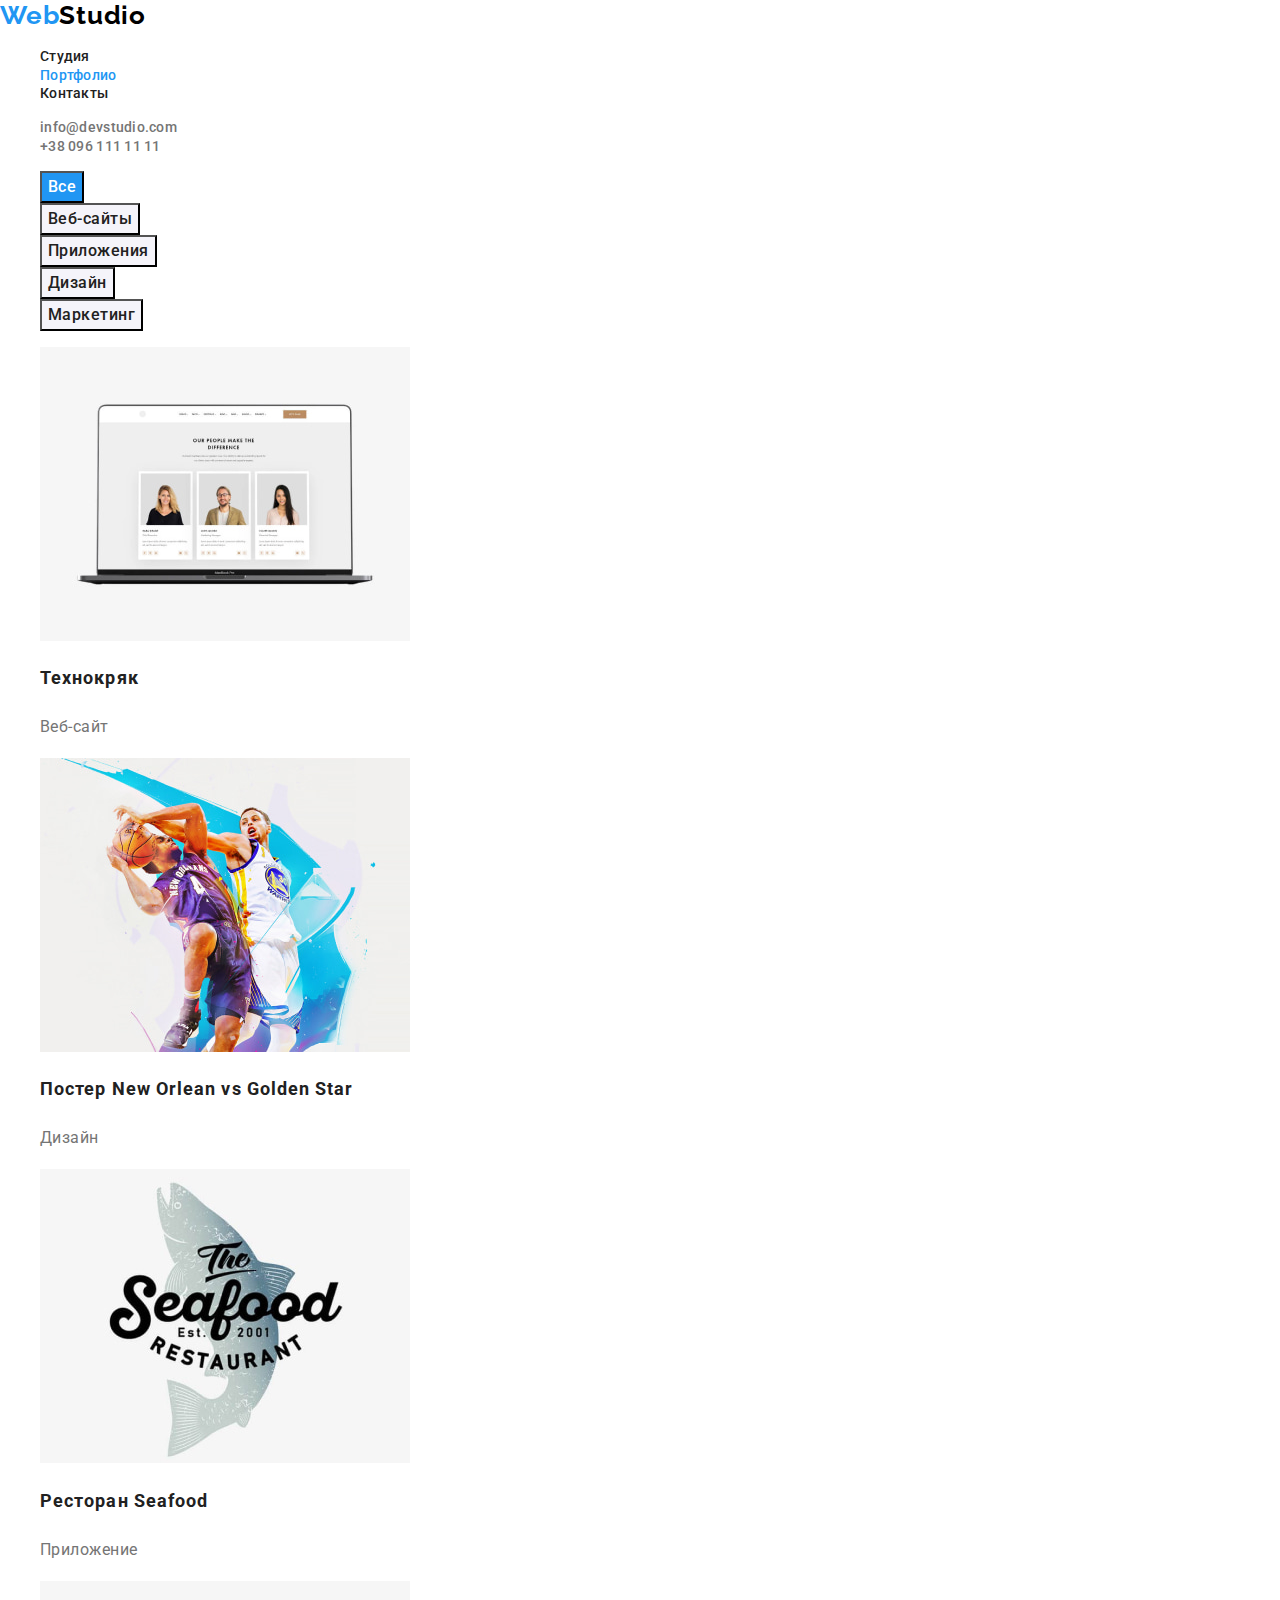
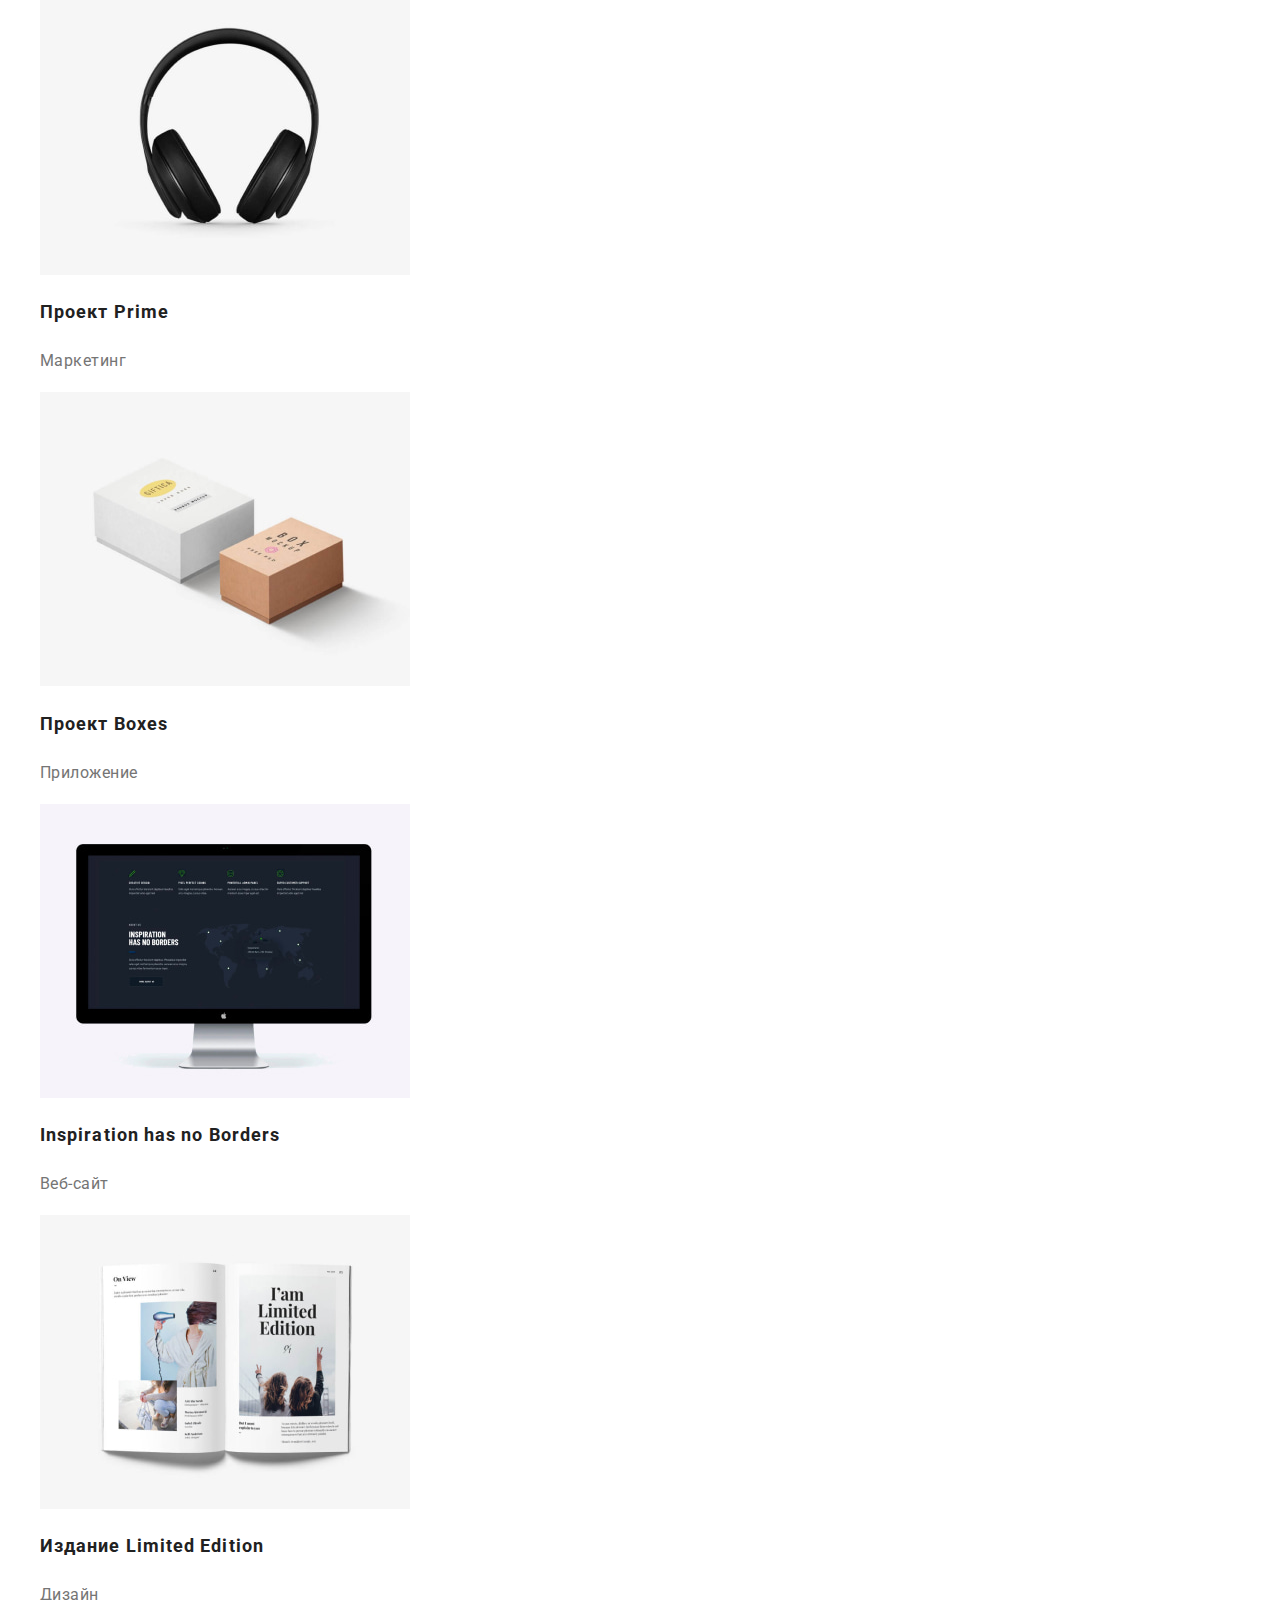
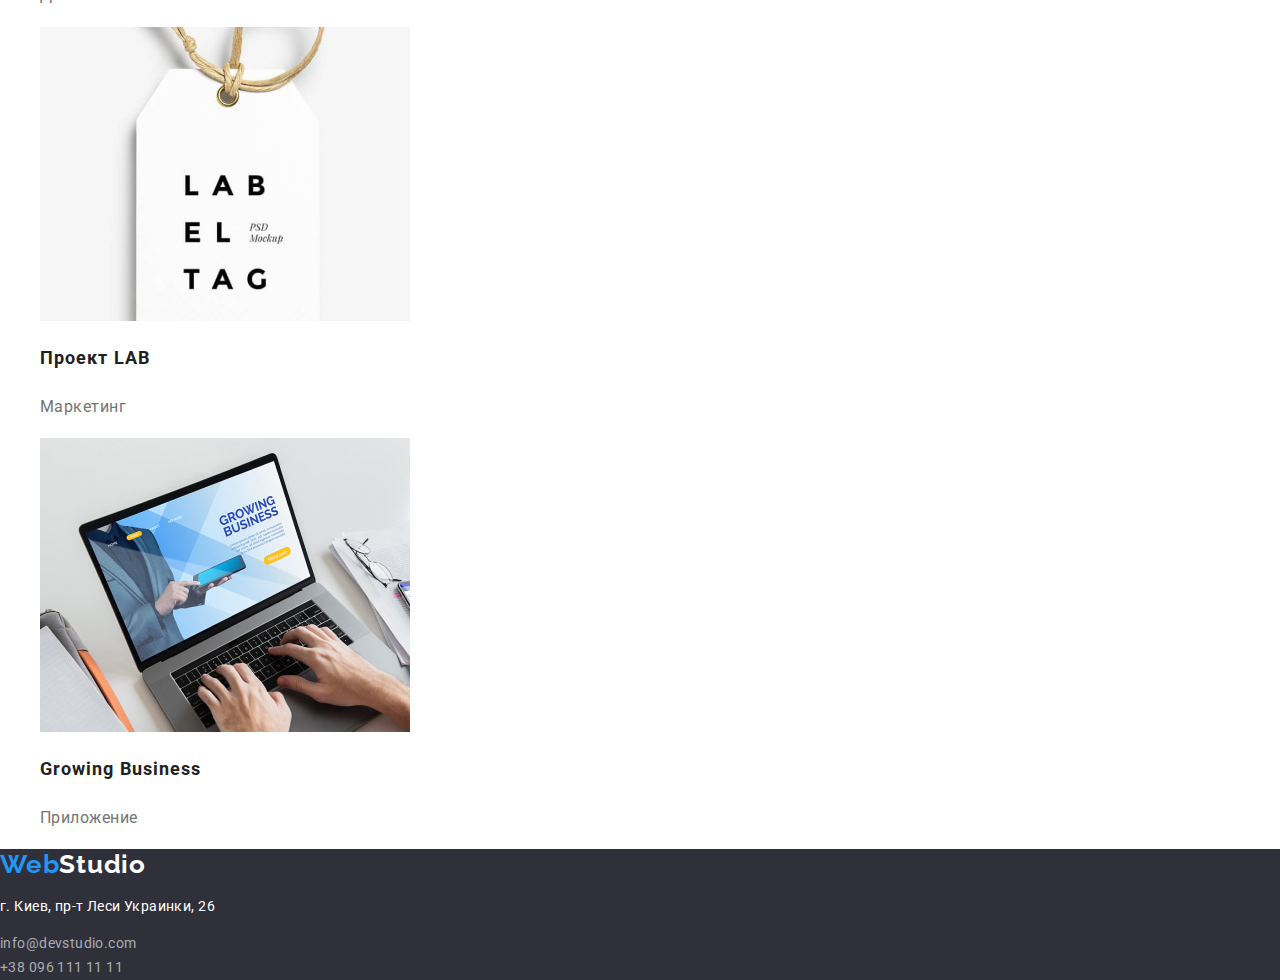
==== portfolio.html @ 3348b138 "cделал нормализацию" ====
<!DOCTYPE html>
<html lang="ru">
<head>
  <meta charset="UTF-8">
  <meta http-equiv="X-UA-Compatible" content="IE=edge">
  <meta name="viewport" content="width=device-width, initial-scale=1.0">
  <title>Портфолио</title>
  <link rel="preconnect" href="https://fonts.googleapis.com">
  <link rel="preconnect" href="https://fonts.gstatic.com" crossorigin>
  <link href="https://fonts.googleapis.com/css2?family=Raleway:wght@700&family=Roboto:wght@400;500;700;900&display=swap" rel="stylesheet">
  <link rel="stylesheet" href="https://cdnjs.cloudflare.com/ajax/libs/modern-normalize/1.1.0/modern-normalize.min.css">
  <link rel="stylesheet" href="./css/styles.css" />
</head>
  <body>
    <!--Хедер-->
    <header >
      <nav class="navigation">
       <a class="logo-link" href="./index.html">
        Web<span class="header-logo">Studio</span></a
        >
        <ul class="list">
          <li><a class="nav-links" href="./index.html">Студия</a></li>
          <li><a class="nav-links current " href="./portfolio.html">Портфолио</a></li>
          <li><a class="nav-links" href="Контакты">Контакты</a></li>
        </ul>
      </nav>
        <ul class="list">
          <li class="item">
            <a class="active-links" href="mailto:info@devstudio.com">info@devstudio.com</a>
          </li>
          <li class="item"><a class="active-links" href="tel:380961111111">+38 096 111 11 11</a></li>
        </ul>
    </header>
    <main>
      <section class="works">
        <h1 class="section-title" hidden>Портфолио</h1>
     <ul class="list">
       <li class="button"><button class="active-btn current">Все</button></li>
       <li class="button"><button class="active-btn">Веб-сайты</button></li>
       <li class="button"><button class="active-btn">Приложения</button></li>
       <li class="button"><button class="active-btn">Дизайн</button></li>
       <li class="button"><button class="active-btn">Маркетинг</button></li>
     </ul>
     <ul class="list">
       <li class="work-item">
          <a  class="link" href="">
             <img
              class="work-img"
              src="./images/works/img-1.jpg"
              alt="work example Website"
              width="370"
              height="294"
            />
            <h2 class="work-title">Технокряк</h2>
             <p class="work-text" >Веб-сайт</p>
          </a>
       </li>
       <li class="work-item">
          <a class="link" href="">
             <img
              class="work-img"
              src="./images/works/img-2.jpg"
              alt="work example Design"
              width="370"
              height="294"
            />
            <h2 class="work-title">Постер New Orlean vs Golden Star</h2>
             <p class="work-text" >Дизайн</p>
          </a>
       </li>
       <li class="work-item">
          <a class="link" href="">
             <img
              class="work-img"
              src="./images/works/img-3.jpg"
              alt="work example Appendix"
              width="370"
              height="294"
            />
            <h2 class="work-title">Ресторан Seafood</h2>
             <p class="work-text" >Приложение</p>
          </a>
       </li>
       <li class="work-item">
          <a class="link" href="">
             <img
              class="work-img"
              src="./images/works/img-4.jpg"
              alt="work example Marketing"
              width="370"
              height="294"
            />
            <h2 class="work-title">Проект Prime</h2>
             <p class="work-text" >Маркетинг</p>
          </a>
       </li>
       <li class="work-item">
          <a class="link" href="">
             <img
              class="work-img"
              src="./images/works/img-5.jpg"
              alt="work example Appendix"
              width="370"
              height="294"
            />
            <h2 class="work-title">Проект Boxes</h2>
             <p class="work-text" >Приложение</p>
          </a>
       </li>
       <li class="work-item">
          <a class="link" href="">
             <img
              class="work-img"
              src="./images/works/img-6.jpg"
              alt="work example Website"
              width="370"
              height="294"
            />
            <h2 class="work-title">Inspiration has no Borders</h2>
             <p class="work-text" >Веб-сайт</p>
          </a>
       </li>
       <li class="work-item">
          <a class="link" href="">
             <img
              class="work-img"
              src="./images/works/img-7.jpg"
              alt="work example Design"
              width="370"
              height="294"
            />
            <h2 class="work-title">Издание Limited Edition</h2>
             <p class="work-text" >Дизайн</p>
          </a>
       </li>
        <li class="work-item">
          <a class="link" href="">
             <img
              class="work-img"
              src="./images/works/img-8.jpg"
              alt="work example Marketing"
              width="370"
              height="294"
            />
            <h2 class="work-title">Проект LAB</h2>
             <p class="work-text" >Маркетинг</p>
          </a>
       </li>
        <li class="work-item">
          <a class="link" href="">
             <img
              class="work-img"
              src="./images/works/img-9.jpg"
              alt="work example Appendix"
              width="370"
              height="294"
            />
            <h2 class="work-title">Growing Business</h2>
             <p class="work-text" >Приложение</p>
          </a>
       </li>
       </ul>
       </section>
    </main>
    <!--Футер-->
    <footer class="footer">
      <a class="logo-link" href="./index.html">Web<span class="footer-logo">Studio</span></a
      >
      <address class="adress">
        <p class="text">г. Киев, пр-т Леси Украинки, 26</p>
        <a class="link" href="mailto:info@devstudio.com">info@devstudio.com</a><br />
        <a class="link" href="tel:+380961111111">+38 096 111 11 11</a>
      </address>
    </footer>
</html>
---- css/styles.css ----
:root {
    --title-text-color: #212121;
    --primery-text-color: #757575;
    --accent-test-color: #FFFFFF;
    --accent-color: #2196F3;
    --hero-buton-hover: #188CE8;
    --primary-backgound-color: #FFFFFF;
    --main-backgound-color: #E5E5E5;
    --team-backgound-color: #F5F4FA;
    --footer-backgound-color: #2F303A;
    --heder-logo-color: #000000;
    --adress-color: rgba(255, 255, 255, 0.6)
    

}
body {
    background-color:
     var(--primary-backgound-color);
     color: var(--primery-text-color);
     font-family: Roboto, sans-serif; 
}  
.list { list-style: none;
}
/* лого */
.logo-link,
.header-logo,
.footer-logo {
font-family: Raleway;
font-weight: 700;
font-size: 26px;
line-height: 1.2;
letter-spacing: 0.03em;
text-decoration: none;
}
.logo-link {
    color: var(--accent-color);
}

.header-logo {
    color: var(--heder-logo-color);
}

.footer-logo {
    color: var(--accent-test-color);
}
/* навигация */
.nav-links,
.active-links {
    color:var(--title-text-color);
    font-weight: 500;
    font-size: 14px;
    line-height: 1.14;
    letter-spacing: 0.02em;
    text-decoration: none;
} 
.nav-links:hover,
.nav-links:focus {
   color: var(--accent-color);
}
.nav-links.current {
    color: var(--accent-color);
}

.active-links {
    color: var(--primery-text-color);
}
.active-links:hover, 
.active-links:focus {
    color: var(--accent-color);
}
/* герой */
.hero {
    background-color: #2F303A;
}
.hero-title {
    color: var(--accent-test-color);
    font-weight: 900;
    font-size: 44px;
    line-height: 1.36;
    
    text-align: center;
    letter-spacing: 0.06em;
    text-transform: uppercase;
}
.hero-button {
    color: var(--accent-test-color);
    background: var(--accent-color);
    font-family: inherit; 
    font-weight: 700;
    font-size: 16px;
    line-height: 1.87;
    letter-spacing: 0.06em;
    cursor: pointer;
}
.hero-button:hover,
.hero-button:focus {
    background-color:var(--hero-buton-hover);
}

/* секции */
.section-title {
    color: var(--title-text-color);
    font-weight: 700;
    font-size: 36px;
    line-height: 1.22;
    text-align: center;
    letter-spacing: 0.03em;
}
/* Преимущества */
.benefits .subtitle {
    color: var(--title-text-color);
}
.benefits .text {
    font-size: 14px;
    line-height: 1.71;
    letter-spacing: 0.03em;
}
/* Команда */
.team {
    background-color: var(--team-backgound-color);
}
.team .member {
    color: var(--title-text-color);
    font-weight: 500;
    font-size: 16px;
    line-height: 1.19;  
    text-align: center;
    letter-spacing: 0.03em;
}
    .team .text {
    font-size: 16px;
    line-height: 1.19;
    text-align: center;
    letter-spacing: 0.03em;
} 

/* футер */
.footer {
    background-color: var(--footer-backgound-color);
}
.adress {
    font-style: normal;
    font-size: 14px;
    line-height: 1.71;
    letter-spacing: 0.03em;
}
.adress .text {
    color: var(--accent-test-color);
}
.adress .link {
    color: var(--adress-color);
    text-decoration: none;
}
/* клопки порфолио */
.active-btn {
    background-color:var(--team-backgound-color);
    color: var(--title-text-color);
    font-family: inherit;
    font-weight: 500;
    font-size: 16px;
    line-height: 1.62;
    letter-spacing: 0.03em;
    cursor: pointer;
}
.active-btn.current {
    color: var(--accent-test-color); 
    background-color: var(--accent-color);
}
.active-btn:hover,
.active-btn:focus {
    background-color: var(--accent-color);
    color:var(--accent-test-color);    
}
/* работы */
.works .link {
    text-decoration: none;
}
.work-title {
    color: var(--title-text-color);
    font-weight: 700;
    font-size: 18px;
    line-height: 2;
    letter-spacing: 0.06em;
}
.work-text {
    color: var(--primery-text-color);
    font-size: 16px;
    line-height: 1.88;
    letter-spacing: 0.03em;
}





/* цвет второстепенного текста #212121*/
/* цвет заголовков текста #757575 */
/* цвет акцента #2196F3 */
/* цвет белого текста #FFFFFF */
/* цвет черной части лого в хедере #000000 */
/* цвет основного main фона #FFFFFF */
/* цвет основного main фона #E5E5E5 */
/* цвет дополнтительного фона #F5F4FA */
/* цвет фона хедера #FFFFFF */
/* цвет фона футера #2F303A */
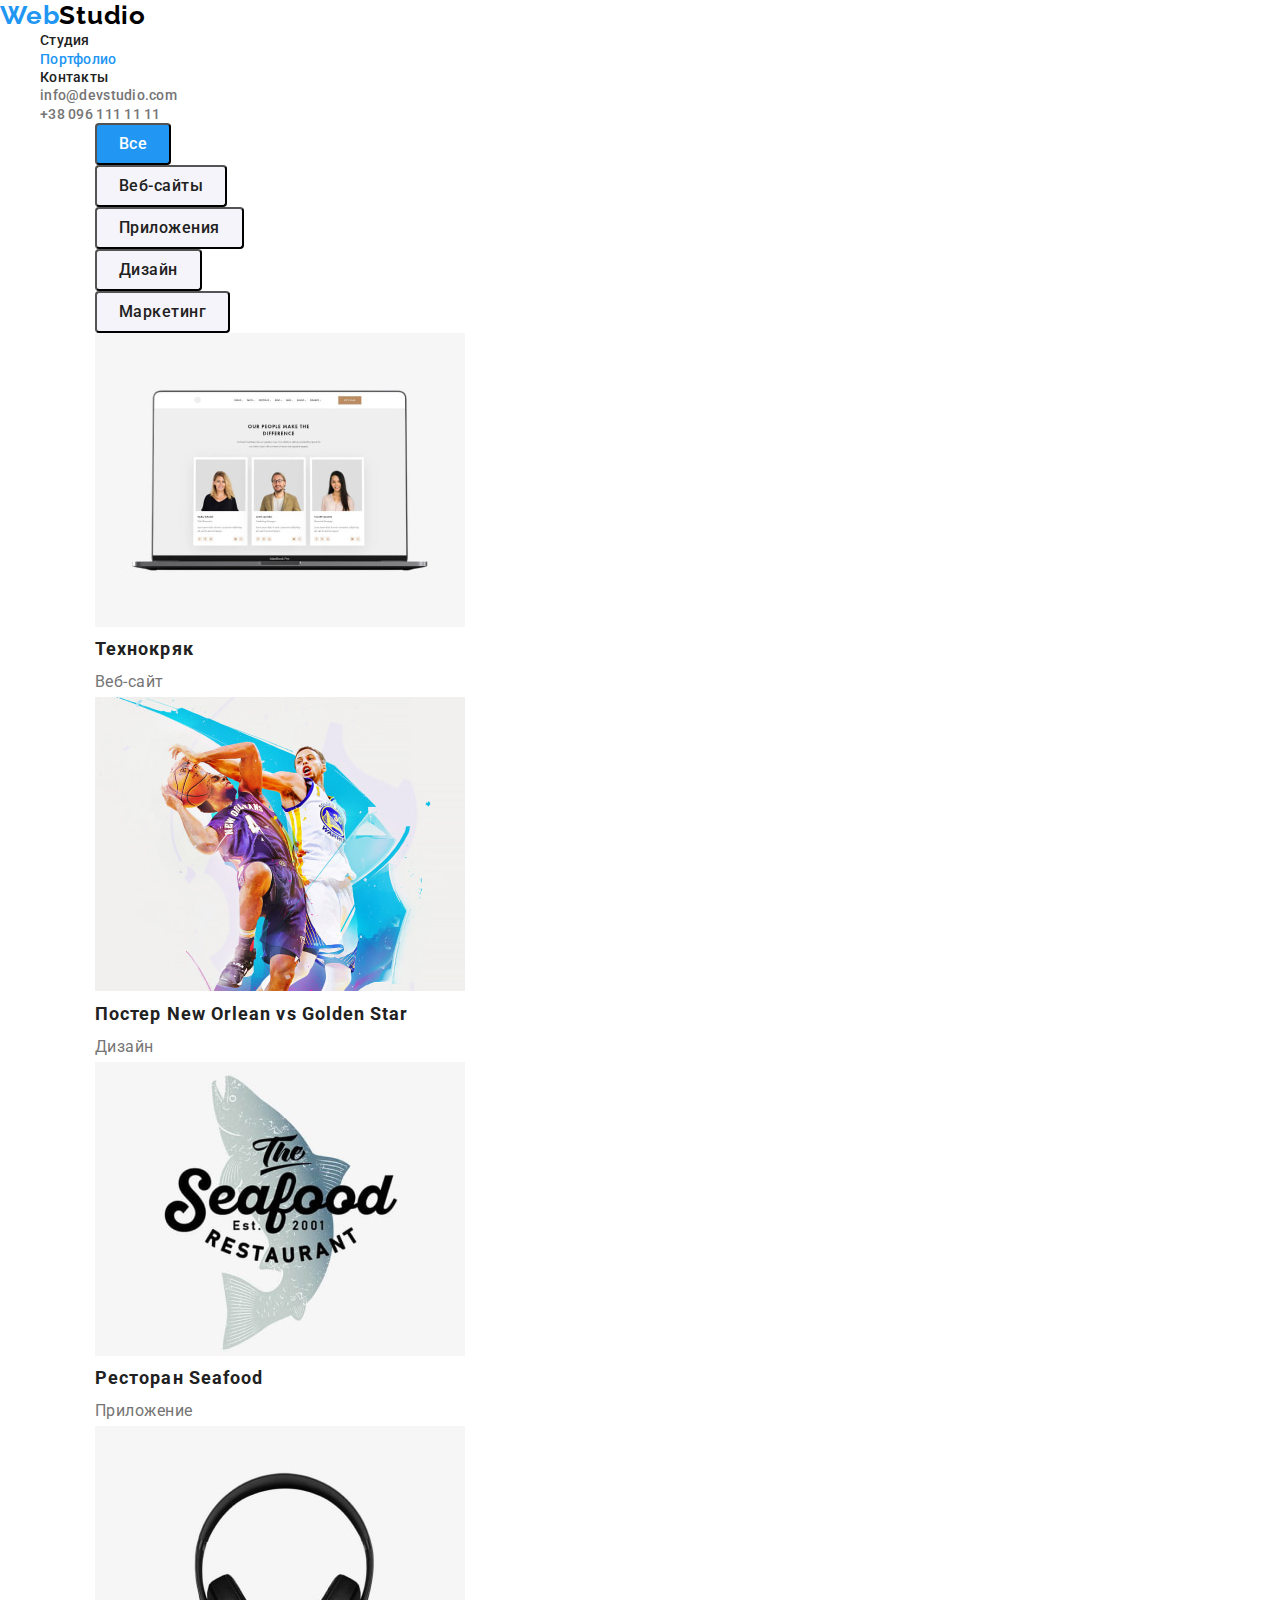
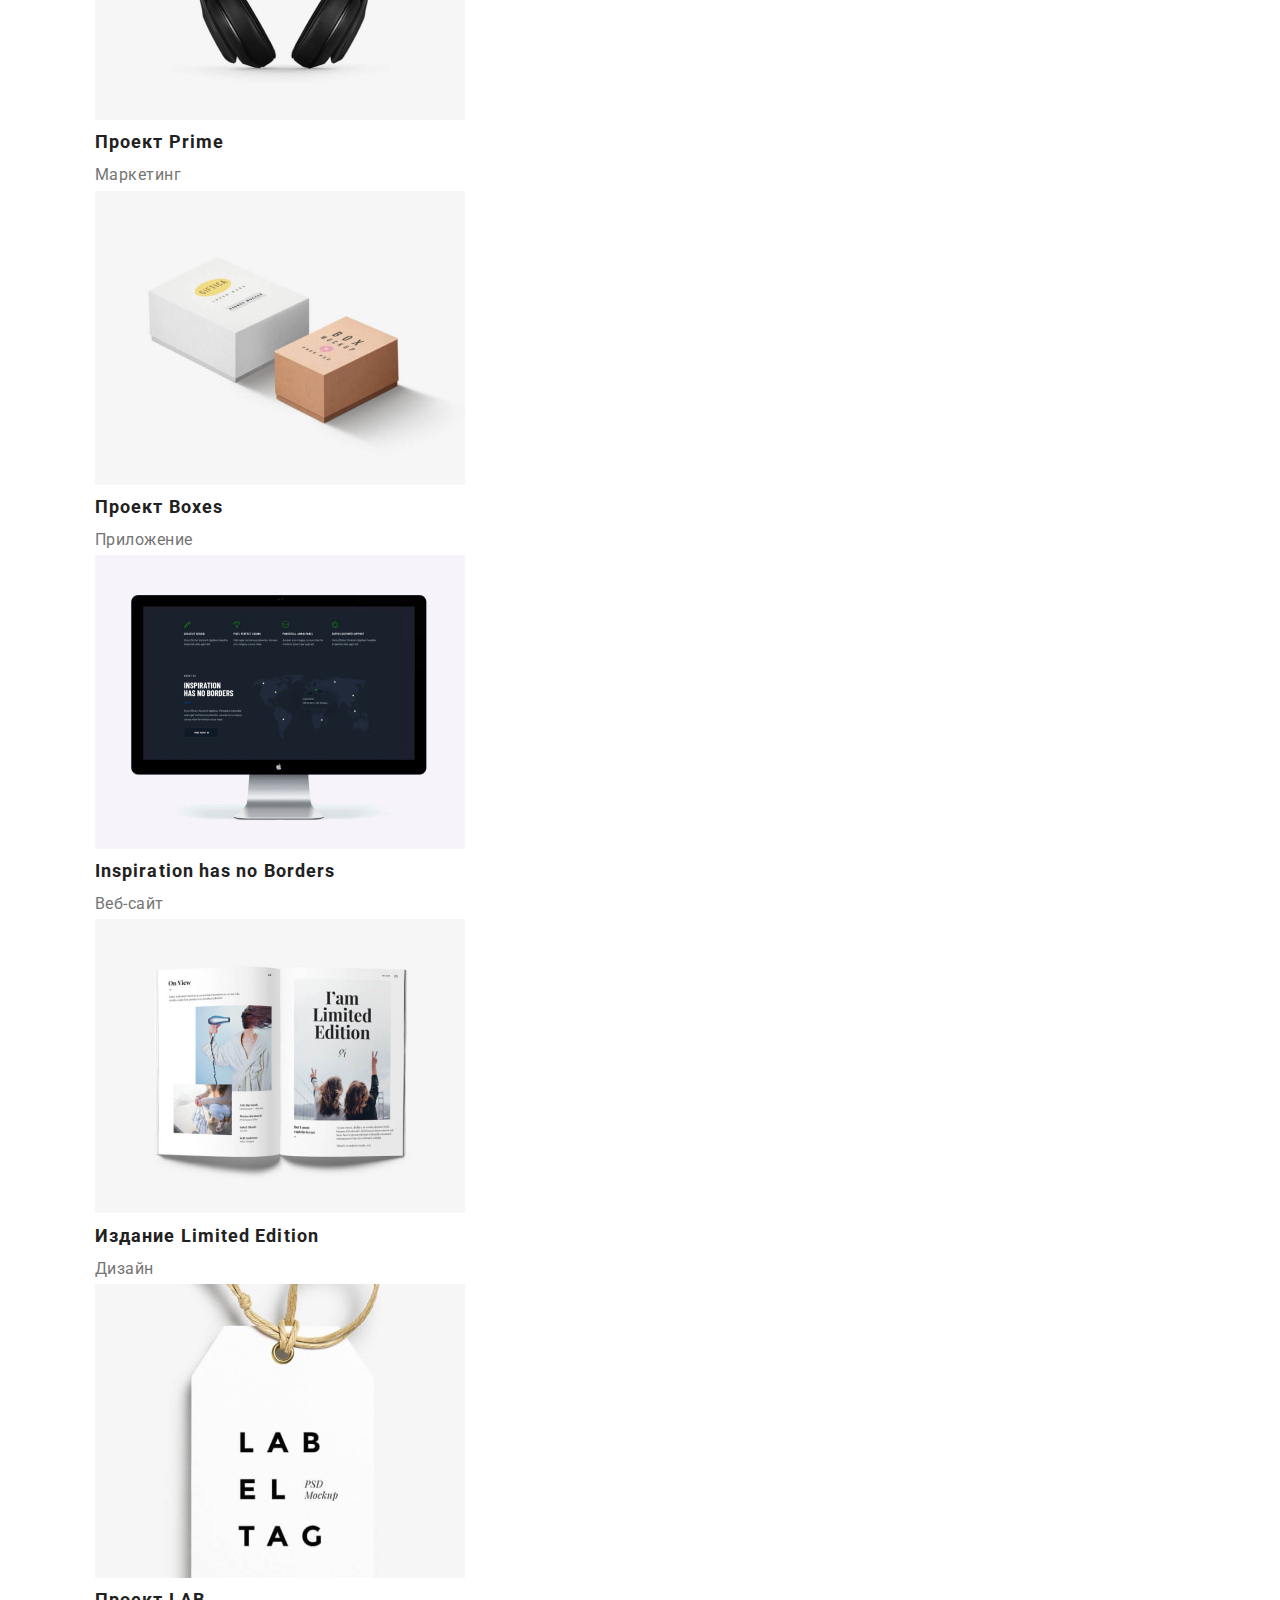
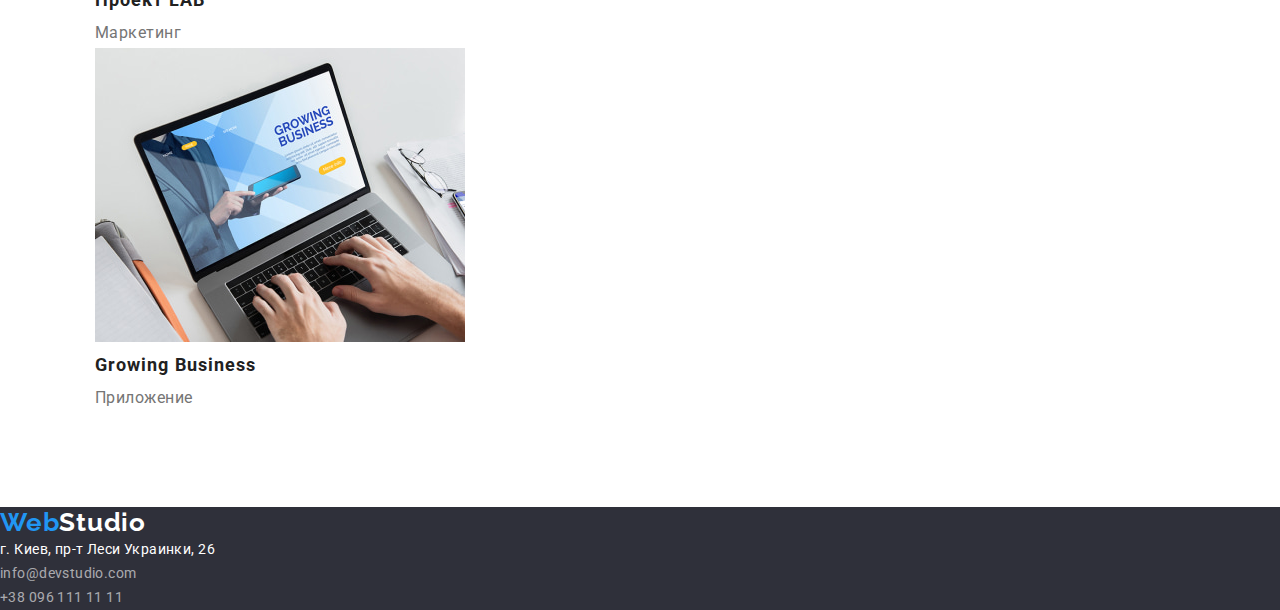
==== commit 90b4efe0: "сделал отступы для 3 секций ( без Команда)" ====
--- a/portfolio.html
+++ b/portfolio.html
@@ -33,6 +33,7 @@
     </header>
     <main>
       <section class="works">
+         <div class="container">
         <h1 class="section-title" hidden>Портфолио</h1>
      <ul class="list">
        <li class="button"><button class="active-btn current">Все</button></li>
@@ -160,6 +161,7 @@
           </a>
        </li>
        </ul>
+       </div>
        </section>
     </main>
     <!--Футер-->
--- a/css/styles.css
+++ b/css/styles.css
@@ -10,9 +10,7 @@
     --footer-backgound-color: #2F303A;
     --heder-logo-color: #000000;
     --adress-color: rgba(255, 255, 255, 0.6)
-    
-
-}
+    }
 body {
     background-color:
      var(--primary-backgound-color);
@@ -21,6 +19,12 @@
 }  
 .list { list-style: none;
 }
+h1, h2, h3, p, ul {
+    margin-bottom: 0px;
+    margin-top: 0px;
+   
+}
+
 /* лого */
 .logo-link,
 .header-logo,
@@ -71,6 +75,8 @@
 /* герой */
 .hero {
     background-color: #2F303A;
+    text-align: center;
+    margin-bottom: 94px;
 }
 .hero-title {
     color: var(--accent-test-color);
@@ -78,9 +84,9 @@
     font-size: 44px;
     line-height: 1.36;
     
-    text-align: center;
     letter-spacing: 0.06em;
     text-transform: uppercase;
+    padding-bottom: 30px;
 }
 .hero-button {
     color: var(--accent-test-color);
@@ -91,6 +97,8 @@
     line-height: 1.87;
     letter-spacing: 0.06em;
     cursor: pointer;
+    border-radius: 4px;
+    padding: 10px 32px;
 }
 .hero-button:hover,
 .hero-button:focus {
@@ -105,10 +113,31 @@
     line-height: 1.22;
     text-align: center;
     letter-spacing: 0.03em;
+    padding-bottom: 50px;
+}
+.container {
+    width: 1200px;
+    margin-left: auto;
+    margin-right: auto;
+    padding-left: 15px;
+    padding-right: 15px;
+   
+    margin-bottom: 94px;
 }
 /* Преимущества */
+.benefits {
+  
+}
 .benefits .subtitle {
     color: var(--title-text-color);
+}
+.benefits .subtitle {
+    font-weight: 700;
+    font-size: 14px;
+    line-height: 1.14;
+    letter-spacing: 0.03em;
+    text-transform: uppercase;
+    padding-top: 10px;
 }
 .benefits .text {
     font-size: 14px;
@@ -119,6 +148,12 @@
 .team {
     background-color: var(--team-backgound-color);
 }
+.team .section-title  {
+    padding-top: 94px;
+}
+.team .item {
+    background: var(--primary-backgound-color);
+}
 .team .member {
     color: var(--title-text-color);
     font-weight: 500;
@@ -161,6 +196,8 @@
     line-height: 1.62;
     letter-spacing: 0.03em;
     cursor: pointer;
+    border-radius: 4px;
+    padding: 6px 22px;
 }
 .active-btn.current {
     color: var(--accent-test-color); 
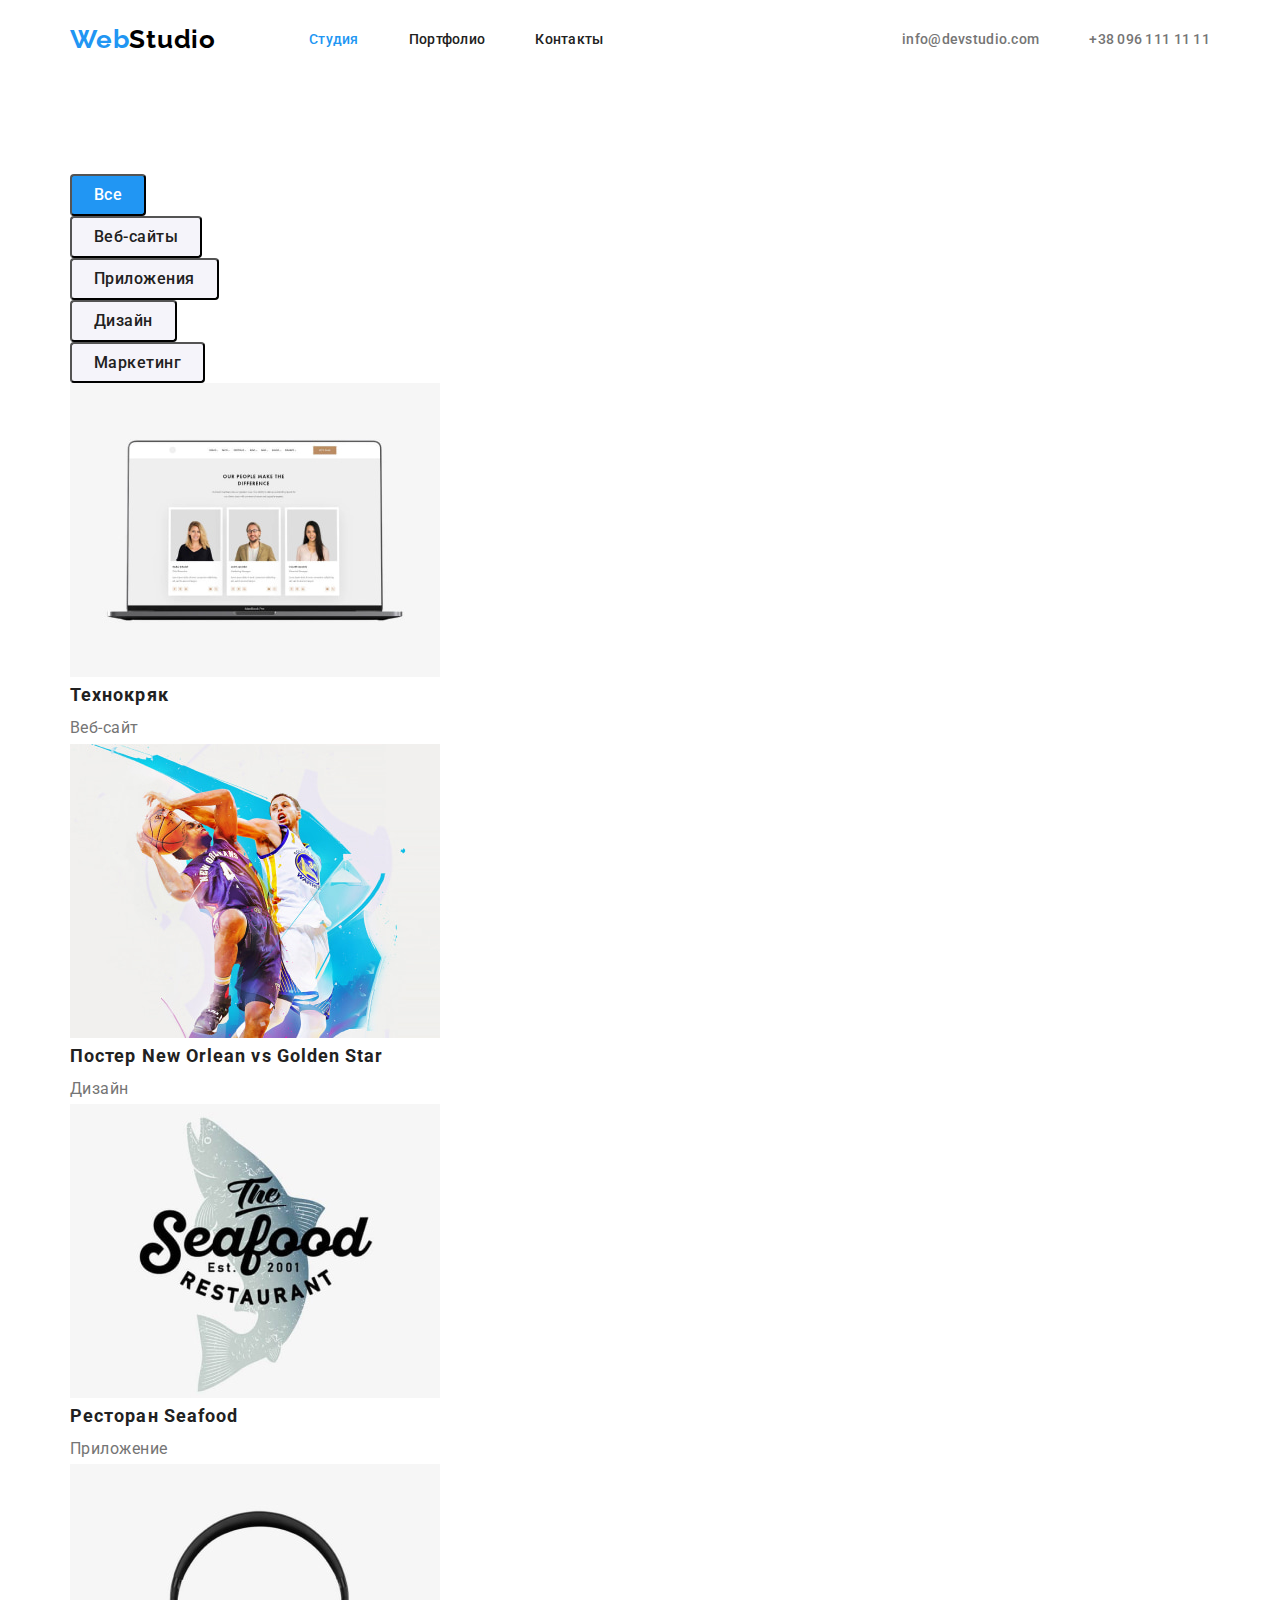
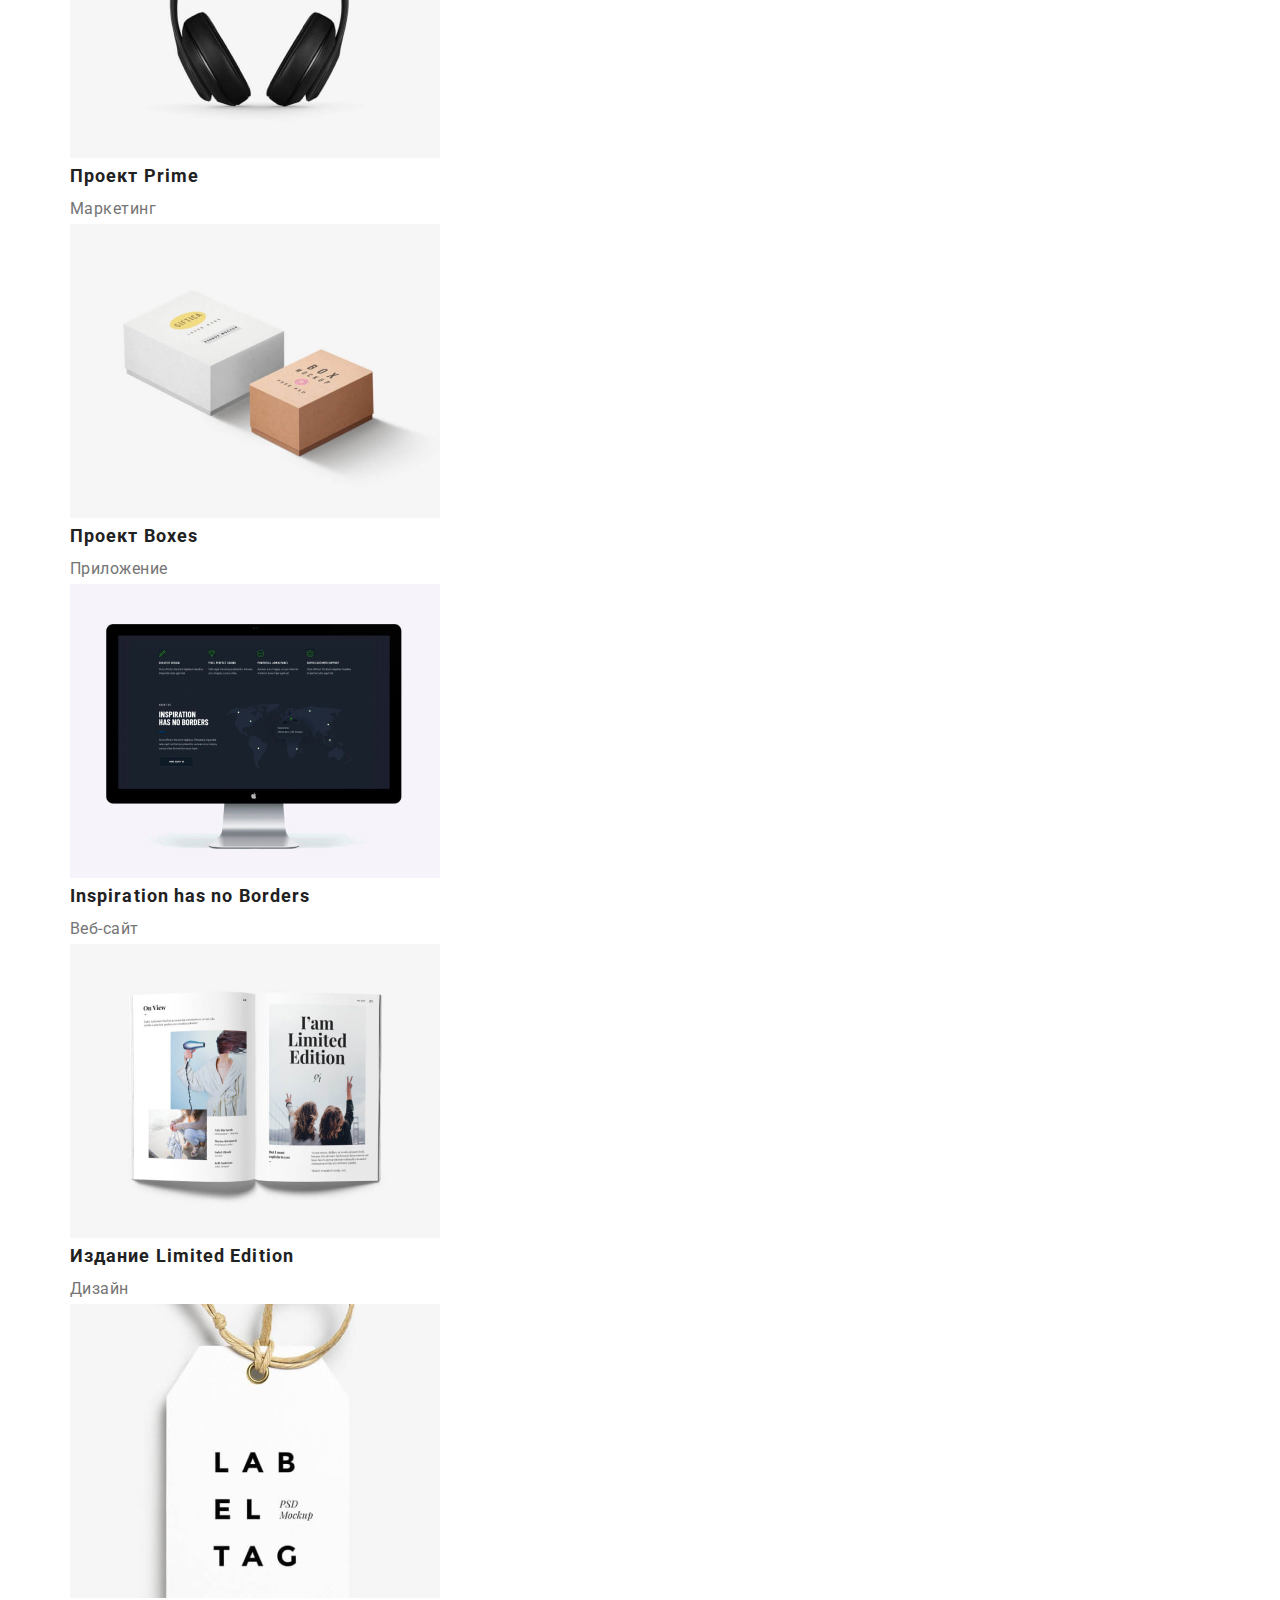
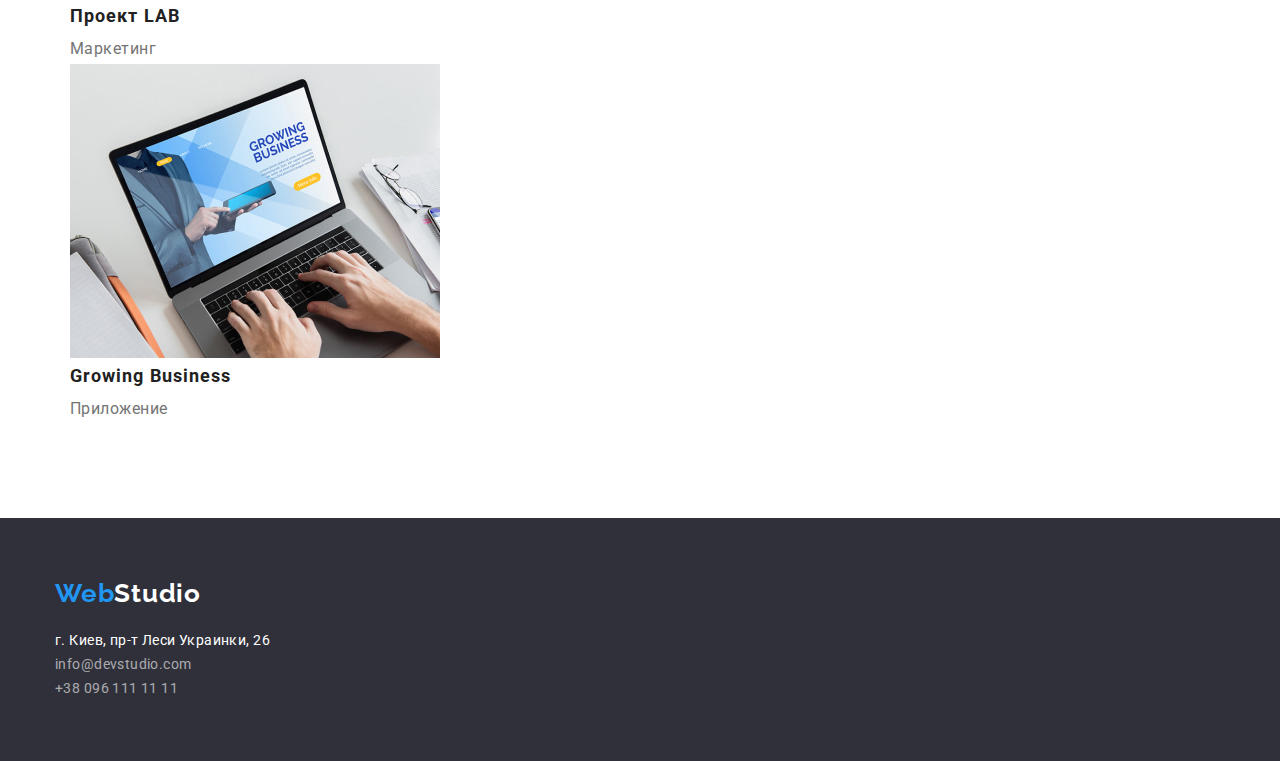
==== commit 0737e090: "сделал 1 страницу" ====
--- a/portfolio.html
+++ b/portfolio.html
@@ -13,37 +13,41 @@
 </head>
   <body>
     <!--Хедер-->
-    <header >
-      <nav class="navigation">
-       <a class="logo-link" href="./index.html">
-        Web<span class="header-logo">Studio</span></a
-        >
-        <ul class="list">
-          <li><a class="nav-links" href="./index.html">Студия</a></li>
-          <li><a class="nav-links current " href="./portfolio.html">Портфолио</a></li>
-          <li><a class="nav-links" href="Контакты">Контакты</a></li>
-        </ul>
-      </nav>
-        <ul class="list">
+     <header>
+      <div class="header-container">
+        <a class="logo-link" href="./index.html">Web<span class="header-logo">Studio</span></a>
+        <nav class="nav">
+          <ul class="list">
+            <li class="item"><a class="nav-links current" href="./index.html">Студия</a></li>
+            <li class="item"><a class="nav-links" href="./portfolio.html">Портфолио</a></li>
+            <li class="item"><a class="nav-links" href="Контакты">Контакты</a></li>
+          </ul>
+        </nav>
+        <ul class="active-list">
           <li class="item">
             <a class="active-links" href="mailto:info@devstudio.com">info@devstudio.com</a>
           </li>
-          <li class="item"><a class="active-links" href="tel:380961111111">+38 096 111 11 11</a></li>
+          <li class="item">
+            <a class="active-links" href="tel:380961111111">+38 096 111 11 11</a>
+          </li>
         </ul>
+      </div>
     </header>
     <main>
       <section class="works">
          <div class="container">
         <h1 class="section-title" hidden>Портфолио</h1>
-     <ul class="list">
-       <li class="button"><button class="active-btn current">Все</button></li>
+    
+        <ul class="list">
+         <li class="button"><button class="active-btn current">Все</button></li>
        <li class="button"><button class="active-btn">Веб-сайты</button></li>
        <li class="button"><button class="active-btn">Приложения</button></li>
        <li class="button"><button class="active-btn">Дизайн</button></li>
        <li class="button"><button class="active-btn">Маркетинг</button></li>
-     </ul>
-     <ul class="list">
-       <li class="work-item">
+        </ul>
+  
+       <ul class="list">
+       <li class="item">
           <a  class="link" href="">
              <img
               class="work-img"
@@ -56,7 +60,7 @@
              <p class="work-text" >Веб-сайт</p>
           </a>
        </li>
-       <li class="work-item">
+       <li class="item">
           <a class="link" href="">
              <img
               class="work-img"
@@ -69,7 +73,7 @@
              <p class="work-text" >Дизайн</p>
           </a>
        </li>
-       <li class="work-item">
+       <li class="item">
           <a class="link" href="">
              <img
               class="work-img"
@@ -82,7 +86,7 @@
              <p class="work-text" >Приложение</p>
           </a>
        </li>
-       <li class="work-item">
+       <li class="item">
           <a class="link" href="">
              <img
               class="work-img"
@@ -95,7 +99,7 @@
              <p class="work-text" >Маркетинг</p>
           </a>
        </li>
-       <li class="work-item">
+       <li class="item">
           <a class="link" href="">
              <img
               class="work-img"
@@ -108,7 +112,7 @@
              <p class="work-text" >Приложение</p>
           </a>
        </li>
-       <li class="work-item">
+       <li class="item">
           <a class="link" href="">
              <img
               class="work-img"
@@ -121,7 +125,7 @@
              <p class="work-text" >Веб-сайт</p>
           </a>
        </li>
-       <li class="work-item">
+       <li class="item">
           <a class="link" href="">
              <img
               class="work-img"
@@ -134,7 +138,7 @@
              <p class="work-text" >Дизайн</p>
           </a>
        </li>
-        <li class="work-item">
+        <li class="item">
           <a class="link" href="">
              <img
               class="work-img"
@@ -147,7 +151,7 @@
              <p class="work-text" >Маркетинг</p>
           </a>
        </li>
-        <li class="work-item">
+        <li class="item">
           <a class="link" href="">
              <img
               class="work-img"
@@ -166,12 +170,13 @@
     </main>
     <!--Футер-->
     <footer class="footer">
-      <a class="logo-link" href="./index.html">Web<span class="footer-logo">Studio</span></a
-      >
-      <address class="adress">
-        <p class="text">г. Киев, пр-т Леси Украинки, 26</p>
-        <a class="link" href="mailto:info@devstudio.com">info@devstudio.com</a><br />
-        <a class="link" href="tel:+380961111111">+38 096 111 11 11</a>
-      </address>
+      <div class="footer-container">
+        <a class="logo-link" href="./index.html">Web<span class="footer-logo">Studio</span></a>
+        <address class="adress">
+          <p class="text">г. Киев, пр-т Леси Украинки, 26</p>
+          <a class="link" href="mailto:info@devstudio.com">info@devstudio.com</a><br />
+          <a class="link" href="tel:+380961111111">+38 096 111 11 11</a>
+        </address>
+      </div>
     </footer>
 </html>--- a/css/styles.css
+++ b/css/styles.css
@@ -17,14 +17,30 @@
      color: var(--primery-text-color);
      font-family: Roboto, sans-serif; 
 }  
-.list { list-style: none;
+.list {
+    list-style: none;
+    padding-left: 0px;
 }
 h1, h2, h3, p, ul {
     margin-bottom: 0px;
-    margin-top: 0px;
-   
-}
-
+    margin-top: 0px; 
+}
+img {
+    display: block;
+    max-width: 100%;
+    height: auto;
+}
+/* header */
+
+.header-container {
+    display: flex;
+    align-items: center;
+    width: 1170px;
+    margin-left: auto;
+    margin-right: auto;
+    padding-right: 15px;
+    padding-left: 15px;
+    }
 /* лого */
 .logo-link,
 .header-logo,
@@ -47,9 +63,33 @@
 .footer-logo {
     color: var(--accent-test-color);
 }
-/* навигация */
+.nav .list
+ {
+    display: flex;
+    margin-left: 93px;
+   
+}
+.nav .item
+ {
+    margin-right: 50px;
+}
+.nav .item:last-child {
+margin-right: 0px;
+}
+.active-list {
+    display: flex;
+    list-style: none;
+    margin-left: auto;
+}
+.active-list .item +.item {
+    margin-left: 50px;
+}
 .nav-links,
 .active-links {
+    display: block;
+    padding-top: 32px;
+    padding-bottom: 32px;
+    
     color:var(--title-text-color);
     font-weight: 500;
     font-size: 14px;
@@ -75,18 +115,21 @@
 /* герой */
 .hero {
     background-color: #2F303A;
+}
+.hero .container {
     text-align: center;
-    margin-bottom: 94px;
-}
+    padding-top: 200px;
+    padding-bottom: 200px;
+}
+
 .hero-title {
+    padding-bottom: 30px;
     color: var(--accent-test-color);
     font-weight: 900;
     font-size: 44px;
     line-height: 1.36;
-    
     letter-spacing: 0.06em;
     text-transform: uppercase;
-    padding-bottom: 30px;
 }
 .hero-button {
     color: var(--accent-test-color);
@@ -116,78 +159,142 @@
     padding-bottom: 50px;
 }
 .container {
-    width: 1200px;
-    margin-left: auto;
+    box-sizing: border-box;
+    width: 1170px;
     margin-right: auto;
+    margin-left: auto;
+    padding-top: 94px;
+    padding-right: 15px; 
+    padding-bottom: 94px;
     padding-left: 15px;
-    padding-right: 15px;
-   
-    margin-bottom: 94px;
 }
 /* Преимущества */
-.benefits {
-  
+.benefits .list {
+    display: flex;
+}
+.benefits .item {
+    margin-right: 30px;
+}
+
+.benefits .item:last-child {
+    margin-right: 0px;
 }
 .benefits .subtitle {
     color: var(--title-text-color);
 }
 .benefits .subtitle {
+    text-transform: uppercase;
+    padding-bottom: 10px;
     font-weight: 700;
     font-size: 14px;
     line-height: 1.14;
     letter-spacing: 0.03em;
-    text-transform: uppercase;
-    padding-top: 10px;
+    
 }
 .benefits .text {
     font-size: 14px;
     line-height: 1.71;
     letter-spacing: 0.03em;
 }
+/* Галерея */
+.gallery .container {
+    padding-top: 0px;
+}
+.gallery .list {
+    display: flex;
+}
+
+.gallery .item {
+    margin-right: 30px;
+}
+
+.gallery .item:last-child {
+    margin-right: 0px;
+}
 /* Команда */
+.team .list {
+    display: flex;
+}
+
+.team .item {
+    margin-right: 30px;
+    background: var(--primary-backgound-color);
+}
+
+.team .item:last-child {
+    margin-right: 0px;
+}
 .team {
     background-color: var(--team-backgound-color);
 }
-.team .section-title  {
-    padding-top: 94px;
-}
-.team .item {
-    background: var(--primary-backgound-color);
+
+.member-img {
+    padding-bottom: 30px;
 }
 .team .member {
+    padding-bottom: 10px;
     color: var(--title-text-color);
     font-weight: 500;
     font-size: 16px;
     line-height: 1.19;  
     text-align: center;
     letter-spacing: 0.03em;
+    
 }
     .team .text {
+    padding-bottom: 30px;
     font-size: 16px;
     line-height: 1.19;
     text-align: center;
     letter-spacing: 0.03em;
+    
+    
 } 
 
 /* футер */
 .footer {
     background-color: var(--footer-backgound-color);
 }
+.footer-container {
+    padding: 60px 15px;
+    width: 1200px;
+    margin-left: auto;
+    margin-right: auto;
+    }
+
 .adress {
+    padding-top: 20px;
     font-style: normal;
     font-size: 14px;
     line-height: 1.71;
-    letter-spacing: 0.03em;
+    letter-spacing: 0.03em;  
 }
 .adress .text {
     color: var(--accent-test-color);
 }
 .adress .link {
+    padding-top: 9px;
     color: var(--adress-color);
-    text-decoration: none;
-}
+    text-decoration: none; 
+}
+/* Портфолио */
+/* .works .list {
+    display: flex;
+    list-style: none;
+    margin-left: auto;
+    margin-right: auto;
+}
+.works .button {
+    margin-right: 8px;
+}
+
+.works .button:last-child {
+    margin-right: 0px;
+}  */
 /* клопки порфолио */
 .active-btn {
+    border-radius: 4px;
+    padding: 6px 22px;
     background-color:var(--team-backgound-color);
     color: var(--title-text-color);
     font-family: inherit;
@@ -196,8 +303,6 @@
     line-height: 1.62;
     letter-spacing: 0.03em;
     cursor: pointer;
-    border-radius: 4px;
-    padding: 6px 22px;
 }
 .active-btn.current {
     color: var(--accent-test-color); 
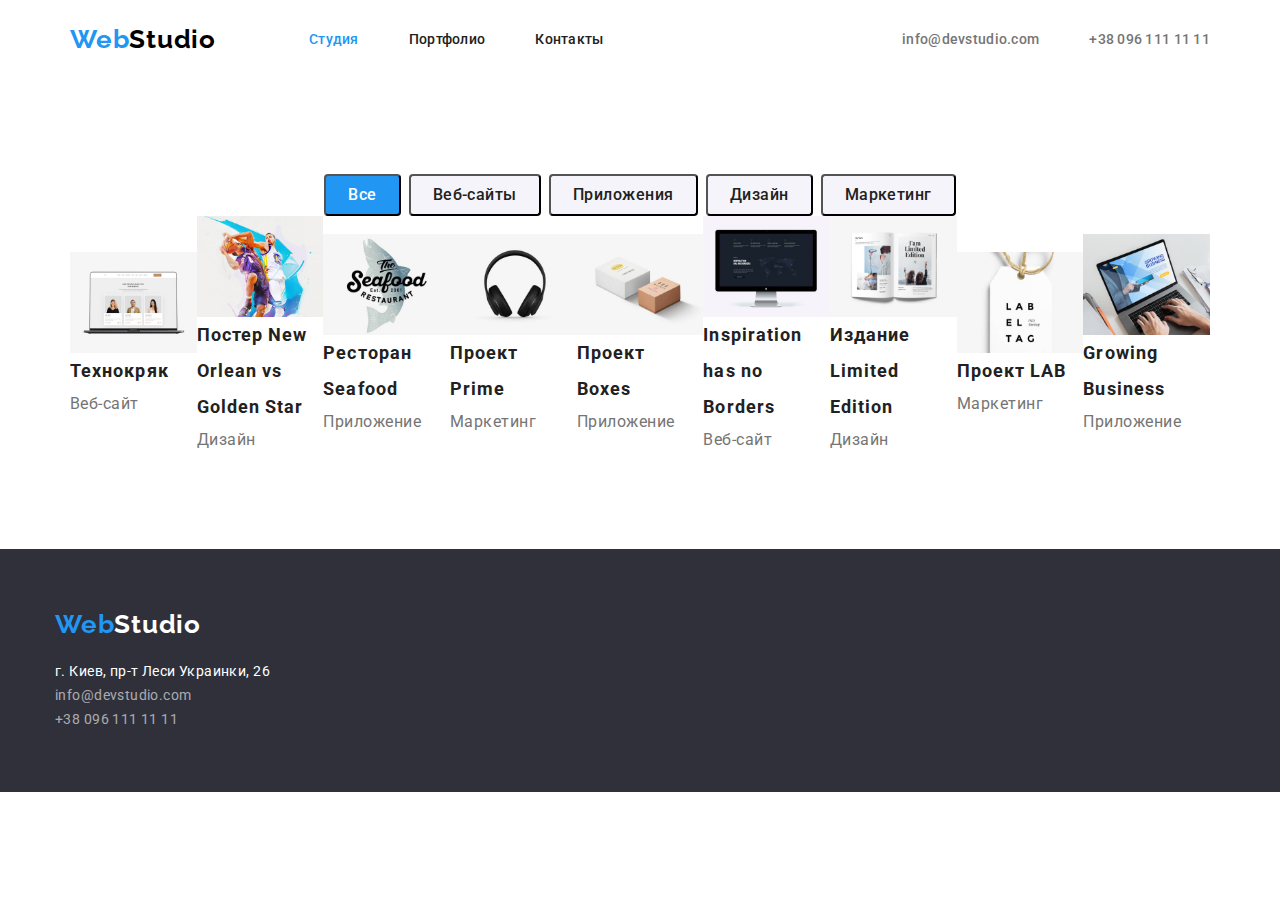
==== commit 1d92519c: "сделал кнопки порфолио" ====
--- a/portfolio.html
+++ b/portfolio.html
@@ -26,8 +26,8 @@
         <ul class="active-list">
           <li class="item">
             <a class="active-links" href="mailto:info@devstudio.com">info@devstudio.com</a>
-          </li>
-          <li class="item">
+            </li>
+            <li class="item">
             <a class="active-links" href="tel:380961111111">+38 096 111 11 11</a>
           </li>
         </ul>
@@ -36,16 +36,14 @@
     <main>
       <section class="works">
          <div class="container">
-        <h1 class="section-title" hidden>Портфолио</h1>
-    
-        <ul class="list">
-         <li class="button"><button class="active-btn current">Все</button></li>
-       <li class="button"><button class="active-btn">Веб-сайты</button></li>
-       <li class="button"><button class="active-btn">Приложения</button></li>
-       <li class="button"><button class="active-btn">Дизайн</button></li>
-       <li class="button"><button class="active-btn">Маркетинг</button></li>
+         <h1 class="section-title" hidden>Портфолио</h1>
+         <ul class="list">
+          <li class="button"><button class="active-btn current">Все</button></li>
+          <li class="button"><button class="active-btn">Веб-сайты</button></li>
+          <li class="button"><button class="active-btn">Приложения</button></li>
+          <li class="button"><button class="active-btn">Дизайн</button></li>
+          <li class="button"><button class="active-btn">Маркетинг</button></li>
         </ul>
-  
        <ul class="list">
        <li class="item">
           <a  class="link" href="">
@@ -120,8 +118,8 @@
               alt="work example Website"
               width="370"
               height="294"
-            />
-            <h2 class="work-title">Inspiration has no Borders</h2>
+             />
+             <h2 class="work-title">Inspiration has no Borders</h2>
              <p class="work-text" >Веб-сайт</p>
           </a>
        </li>
--- a/css/styles.css
+++ b/css/styles.css
@@ -19,6 +19,7 @@
 }  
 .list {
     list-style: none;
+    padding-right: 0px;
     padding-left: 0px;
 }
 h1, h2, h3, p, ul {
@@ -278,19 +279,22 @@
     text-decoration: none; 
 }
 /* Портфолио */
-/* .works .list {
-    display: flex;
+
+.works .list {
+    display: flex;
+    align-items: center;
+    justify-content: center;
     list-style: none;
     margin-left: auto;
     margin-right: auto;
 }
 .works .button {
     margin-right: 8px;
-}
+} 
 
 .works .button:last-child {
     margin-right: 0px;
-}  */
+}  
 /* клопки порфолио */
 .active-btn {
     border-radius: 4px;
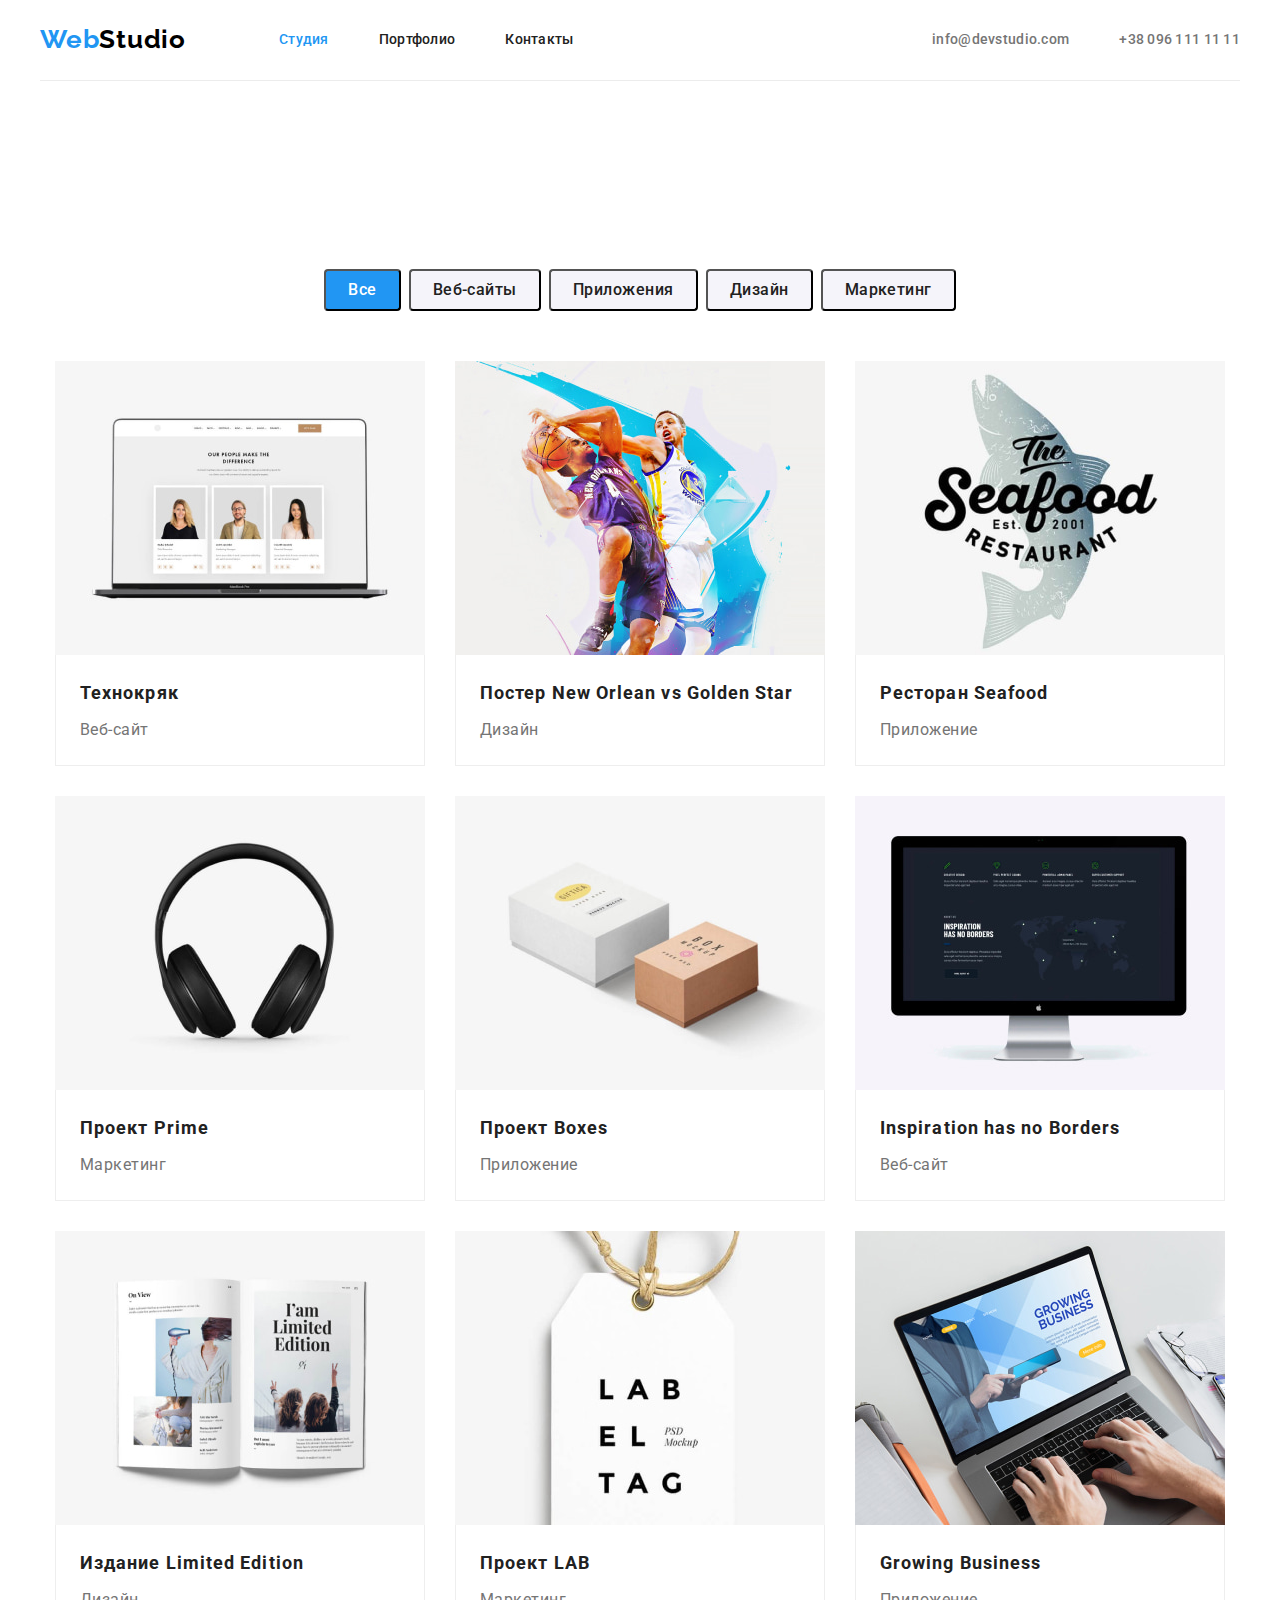
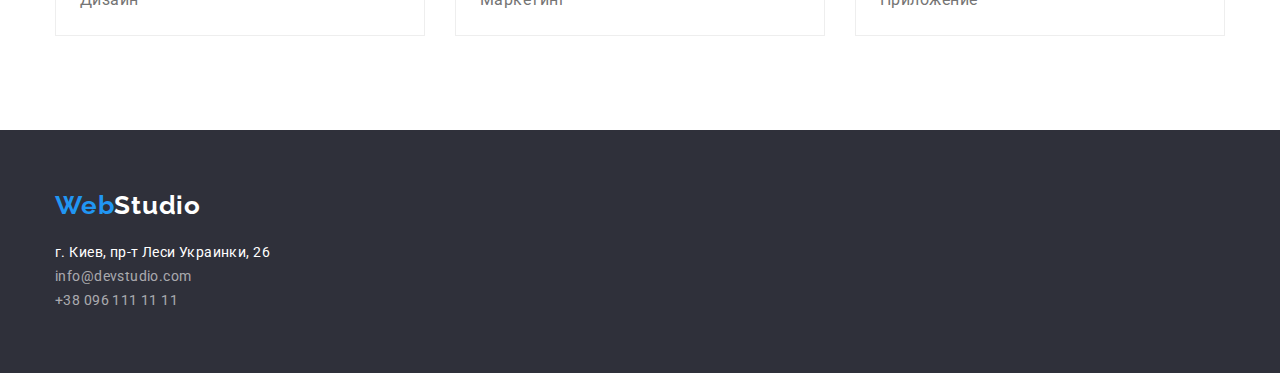
==== commit a284648e: "сделал сетку" ====
--- a/portfolio.html
+++ b/portfolio.html
@@ -13,8 +13,8 @@
 </head>
   <body>
     <!--Хедер-->
-     <header>
-      <div class="header-container">
+     <header class="header">
+      <div class="container">
         <a class="logo-link" href="./index.html">Web<span class="header-logo">Studio</span></a>
         <nav class="nav">
           <ul class="list">
@@ -26,15 +26,15 @@
         <ul class="active-list">
           <li class="item">
             <a class="active-links" href="mailto:info@devstudio.com">info@devstudio.com</a>
-            </li>
-            <li class="item">
+          </li>
+          <li class="item">
             <a class="active-links" href="tel:380961111111">+38 096 111 11 11</a>
           </li>
         </ul>
       </div>
     </header>
     <main>
-      <section class="works">
+      <section class="work">
          <div class="container">
          <h1 class="section-title" hidden>Портфолио</h1>
          <ul class="list">
@@ -48,118 +48,137 @@
        <li class="item">
           <a  class="link" href="">
              <img
-              class="work-img"
+              class="img"
               src="./images/works/img-1.jpg"
               alt="work example Website"
               width="370"
               height="294"
-            />
-            <h2 class="work-title">Технокряк</h2>
-             <p class="work-text" >Веб-сайт</p>
+             />
+             <div class="card-text">
+                <h2 class="title">Технокряк</h2>
+                <p class="text" >Веб-сайт</p>
+            </div>
           </a>
        </li>
        <li class="item">
           <a class="link" href="">
              <img
-              class="work-img"
+              class="img"
               src="./images/works/img-2.jpg"
               alt="work example Design"
               width="370"
               height="294"
-            />
-            <h2 class="work-title">Постер New Orlean vs Golden Star</h2>
-             <p class="work-text" >Дизайн</p>
+             />
+             <div class="card-text">
+                <h2 class="title">Постер New Orlean vs Golden Star</h2>
+                <p class="text" >Дизайн</p>
+            </div>
           </a>
        </li>
        <li class="item">
           <a class="link" href="">
              <img
-              class="work-img"
+              class="img"
               src="./images/works/img-3.jpg"
               alt="work example Appendix"
               width="370"
               height="294"
-            />
-            <h2 class="work-title">Ресторан Seafood</h2>
-             <p class="work-text" >Приложение</p>
+             />
+             <div class="card-text">
+                <h2 class="title">Ресторан Seafood</h2>
+                <p class="text" >Приложение</p>
+            </div>
           </a>
        </li>
        <li class="item">
           <a class="link" href="">
              <img
-              class="work-img"
+              class="img"
               src="./images/works/img-4.jpg"
               alt="work example Marketing"
               width="370"
               height="294"
-            />
-            <h2 class="work-title">Проект Prime</h2>
-             <p class="work-text" >Маркетинг</p>
+             />
+             <div class="card-text">
+                <h2 class="title">Проект Prime</h2>
+                <p class="text" >Маркетинг</p>
+             </div>
           </a>
        </li>
        <li class="item">
           <a class="link" href="">
              <img
-              class="work-img"
+              class="img"
               src="./images/works/img-5.jpg"
               alt="work example Appendix"
               width="370"
               height="294"
             />
-            <h2 class="work-title">Проект Boxes</h2>
-             <p class="work-text" >Приложение</p>
+             <div class="card-text">
+                <h2 class="title">Проект Boxes</h2>
+                <p class="text" >Приложение</p>
+             </div>
           </a>
        </li>
        <li class="item">
           <a class="link" href="">
              <img
-              class="work-img"
+              class="img"
               src="./images/works/img-6.jpg"
               alt="work example Website"
               width="370"
               height="294"
              />
-             <h2 class="work-title">Inspiration has no Borders</h2>
-             <p class="work-text" >Веб-сайт</p>
+             <div class="card-text">
+                 <h2 class="title">Inspiration has no Borders</h2>
+                 <p class="text" >Веб-сайт</p>
+             </div> 
           </a>
        </li>
        <li class="item">
           <a class="link" href="">
              <img
-              class="work-img"
+              class="img"
               src="./images/works/img-7.jpg"
               alt="work example Design"
               width="370"
               height="294"
-            />
-            <h2 class="work-title">Издание Limited Edition</h2>
-             <p class="work-text" >Дизайн</p>
+             />
+             <div class="card-text">
+                <h2 class="title">Издание Limited Edition</h2>
+                <p class="text" >Дизайн</p>
+            </div> 
           </a>
        </li>
         <li class="item">
           <a class="link" href="">
              <img
-              class="work-img"
+              class="img"
               src="./images/works/img-8.jpg"
               alt="work example Marketing"
               width="370"
               height="294"
-            />
-            <h2 class="work-title">Проект LAB</h2>
-             <p class="work-text" >Маркетинг</p>
-          </a>
+             />
+             <div class="card-text"> 
+                <h2 class="title">Проект LAB</h2>
+                <p class="text" >Маркетинг</p>
+             </div> 
+         </a>
        </li>
         <li class="item">
           <a class="link" href="">
              <img
-              class="work-img"
+              class="img"
               src="./images/works/img-9.jpg"
               alt="work example Appendix"
               width="370"
               height="294"
-            />
-            <h2 class="work-title">Growing Business</h2>
-             <p class="work-text" >Приложение</p>
+             />
+            <div class="card-text">
+               <h2 class="title">Growing Business</h2>
+              <p class="text" >Приложение</p>
+            </div>
+            
           </a>
        </li>
        </ul>
--- a/css/styles.css
+++ b/css/styles.css
@@ -9,7 +9,11 @@
     --team-backgound-color: #F5F4FA;
     --footer-backgound-color: #2F303A;
     --heder-logo-color: #000000;
-    --adress-color: rgba(255, 255, 255, 0.6)
+    --adress-color: rgba(255, 255, 255, 0.6);
+    --border-header-color: #ECECEC;
+    --border-card-color: #EEEEEE;
+
+    /* --card-site-gar: 30px;  */
     }
 body {
     background-color:
@@ -21,26 +25,34 @@
     list-style: none;
     padding-right: 0px;
     padding-left: 0px;
+    margin: 0;
 }
 h1, h2, h3, p, ul {
-    margin-bottom: 0px;
-    margin-top: 0px; 
+    margin: 0px;
+    
 }
 img {
     display: block;
     max-width: 100%;
     height: auto;
 }
+.container {
+    box-sizing: border-box;
+    width: 1200px;
+    margin-right: auto;
+    margin-left: auto;
+    padding-top: 94px;
+    padding-right: 15px;
+    padding-bottom: 94px;
+    padding-left: 15px;
+}
 /* header */
 
-.header-container {
-    display: flex;
-    align-items: center;
-    width: 1170px;
-    margin-left: auto;
-    margin-right: auto;
-    padding-right: 15px;
-    padding-left: 15px;
+.header .container {
+    display: flex;
+    align-items:center;
+    padding: 0;
+    border-bottom: 1px solid var(--border-header-color);
     }
 /* лого */
 .logo-link,
@@ -159,16 +171,7 @@
     letter-spacing: 0.03em;
     padding-bottom: 50px;
 }
-.container {
-    box-sizing: border-box;
-    width: 1170px;
-    margin-right: auto;
-    margin-left: auto;
-    padding-top: 94px;
-    padding-right: 15px; 
-    padding-bottom: 94px;
-    padding-left: 15px;
-}
+
 /* Преимущества */
 .benefits .list {
     display: flex;
@@ -279,23 +282,31 @@
     text-decoration: none; 
 }
 /* Портфолио */
-
-.works .list {
-    display: flex;
-    align-items: center;
-    justify-content: center;
-    list-style: none;
-    margin-left: auto;
-    margin-right: auto;
-}
-.works .button {
+.work .container {
+    margin-top: 94px;
+}
+
+.work .list {
+     display: flex;
+     align-items: center;
+     justify-content: center;
+     flex-wrap: wrap;
+     padding: 0;
+     margin: 0;
+     list-style: none;
+     /* margin-left: calc(-1 * var(--card-set-gap));
+     margin-top: calc(-1 * var(--card-set-gap));  */
+  }
+  /* клопки порфолио */
+.work .button {
     margin-right: 8px;
-} 
-
-.works .button:last-child {
+    padding-bottom: 50px;
+} 
+
+.work .button:last-child {
     margin-right: 0px;
 }  
-/* клопки порфолио */
+
 .active-btn {
     border-radius: 4px;
     padding: 6px 22px;
@@ -318,17 +329,45 @@
     color:var(--accent-test-color);    
 }
 /* работы */
-.works .link {
+.work .item {
+    /* flex-basis: calc(100% / 3 - var(--card-set-gap)); */
+       margin-right: 30px;
+      margin-bottom: 30px; 
+} 
+.work .item:nth-child(3n + 3) {
+      margin-right: 0px;
+}
+    
+.work .item:nth-last-child(-n + 3) {
+    margin-bottom: 0px;
+ }
+
+.work .link {
     text-decoration: none;
-}
-.work-title {
+  
+}
+ .work .img {
+   display: block;
+    max-width: 100%;
+    height: auto;
+} 
+.card-text {
+padding: 20px 24px;
+border-right: 1px solid var(--border-card-color);
+border-bottom: 1px solid var(--border-card-color);
+border-left: 1px solid var(--border-card-color);
+}
+
+.work .title {
+    margin-bottom: 4px;
     color: var(--title-text-color);
     font-weight: 700;
     font-size: 18px;
     line-height: 2;
     letter-spacing: 0.06em;
 }
-.work-text {
+.work .text {
+    
     color: var(--primery-text-color);
     font-size: 16px;
     line-height: 1.88;
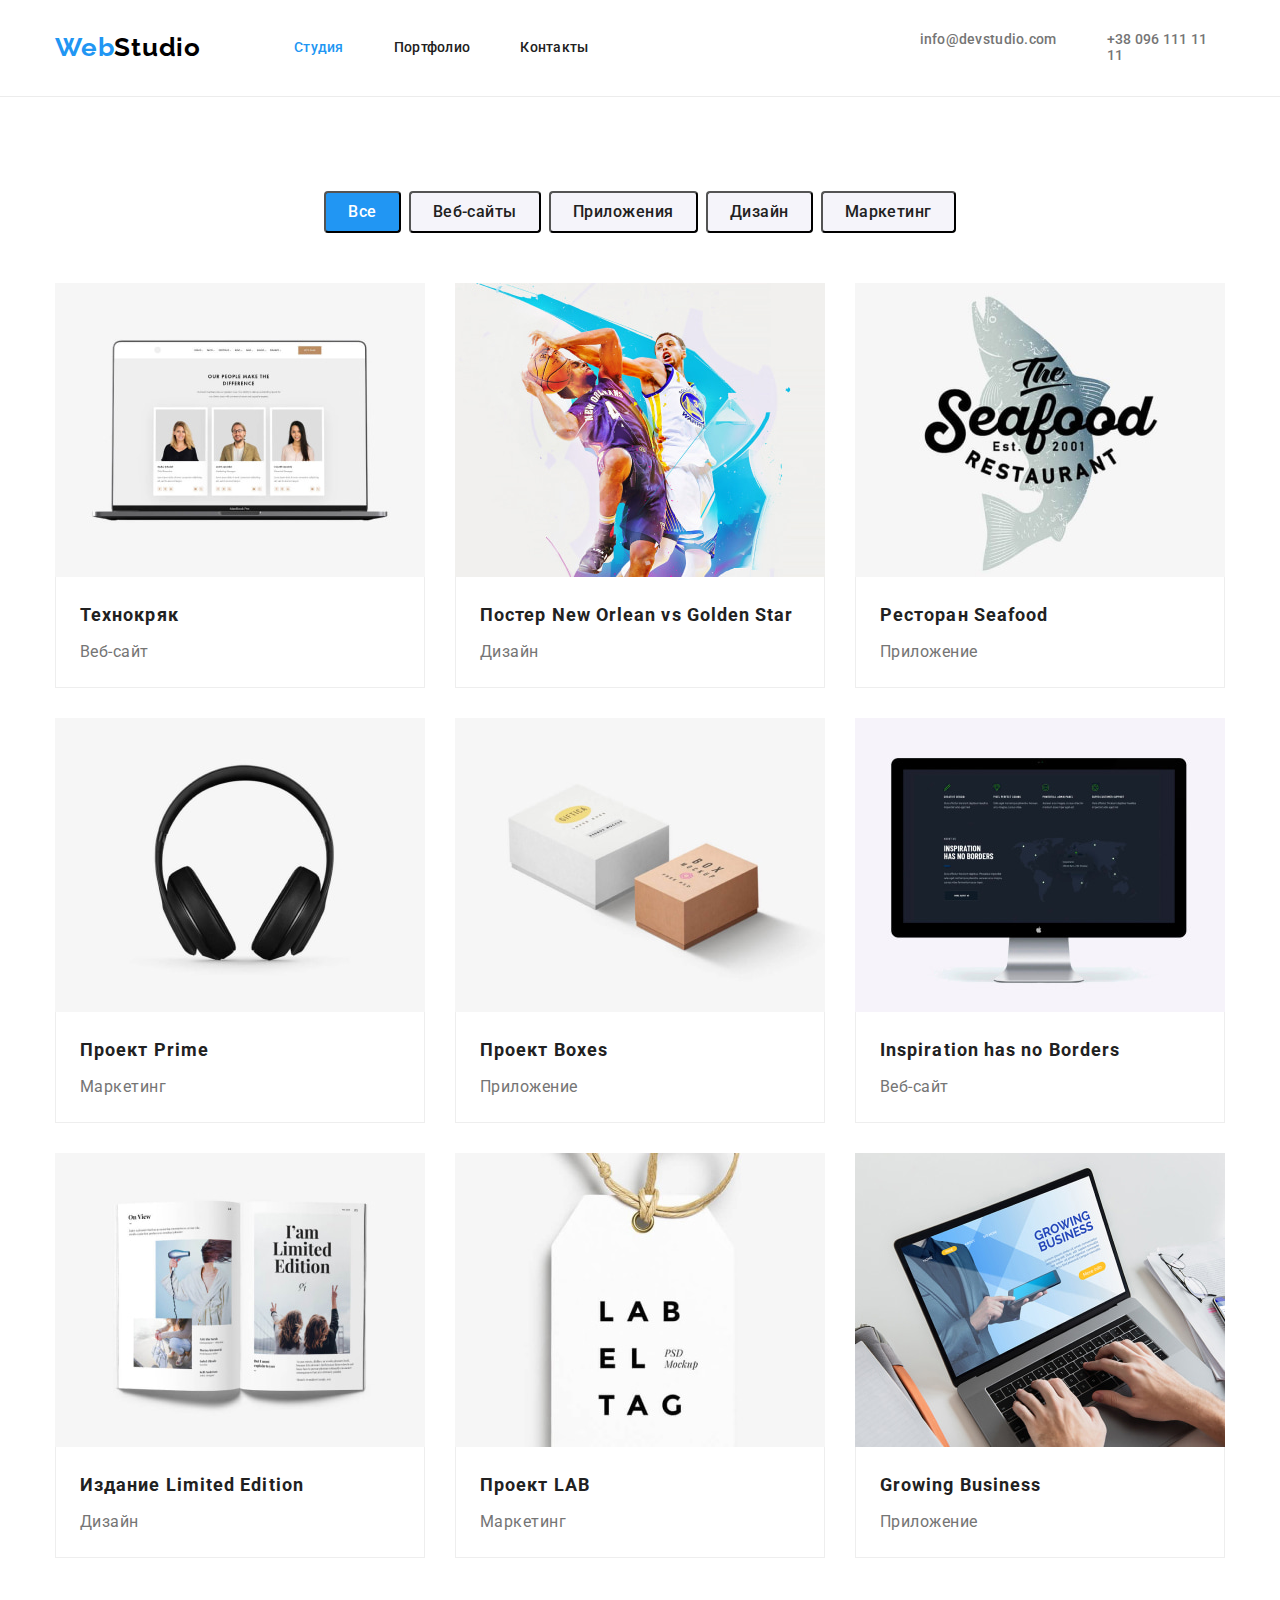
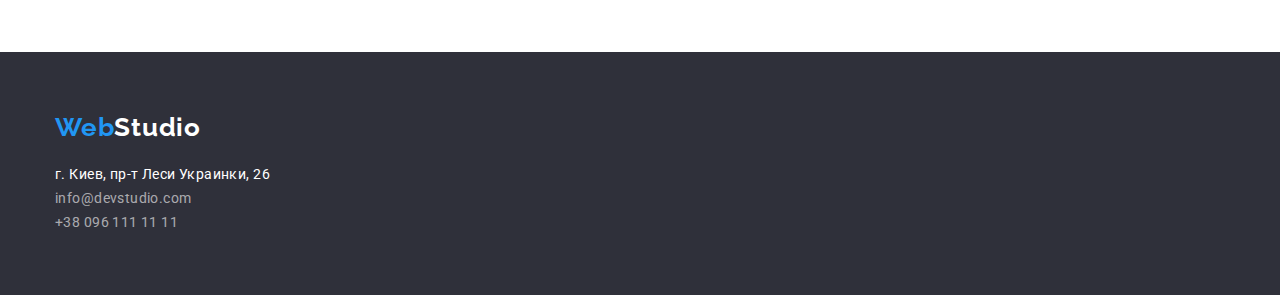
==== commit 5e4527f5: "исправил ошибки по домашке и футер" ====
--- a/portfolio.html
+++ b/portfolio.html
@@ -23,7 +23,7 @@
             <li class="item"><a class="nav-links" href="Контакты">Контакты</a></li>
           </ul>
         </nav>
-        <ul class="active-list">
+        <ul class="list">
           <li class="item">
             <a class="active-links" href="mailto:info@devstudio.com">info@devstudio.com</a>
           </li>
@@ -186,8 +186,8 @@
        </section>
     </main>
     <!--Футер-->
-    <footer class="footer">
-      <div class="footer-container">
+     <footer class="footer">
+      <div class="container">
         <a class="logo-link" href="./index.html">Web<span class="footer-logo">Studio</span></a>
         <address class="adress">
           <p class="text">г. Киев, пр-т Леси Украинки, 26</p>
--- a/css/styles.css
+++ b/css/styles.css
@@ -23,8 +23,7 @@
 }  
 .list {
     list-style: none;
-    padding-right: 0px;
-    padding-left: 0px;
+    padding: 0;
     margin: 0;
 }
 h1, h2, h3, p, ul {
@@ -41,18 +40,16 @@
     width: 1200px;
     margin-right: auto;
     margin-left: auto;
-    padding-top: 94px;
     padding-right: 15px;
-    padding-bottom: 94px;
     padding-left: 15px;
 }
 /* header */
-
+.header {
+    border-bottom: 1px solid var(--border-header-color);
+}
 .header .container {
     display: flex;
-    align-items:center;
-    padding: 0;
-    border-bottom: 1px solid var(--border-header-color);
+    align-items:center;  
     }
 /* лого */
 .logo-link,
@@ -76,25 +73,16 @@
 .footer-logo {
     color: var(--accent-test-color);
 }
-.nav .list
- {
-    display: flex;
+
+.nav {
     margin-left: 93px;
-   
-}
-.nav .item
- {
-    margin-right: 50px;
-}
-.nav .item:last-child {
-margin-right: 0px;
-}
-.active-list {
-    display: flex;
-    list-style: none;
-    margin-left: auto;
-}
-.active-list .item +.item {
+    margin-right: 331px;
+}
+
+.header .list {
+    display: flex;
+}
+ .header .list .item +.item {
     margin-left: 50px;
 }
 .nav-links,
@@ -127,16 +115,21 @@
 }
 /* герой */
 .hero {
-    background-color: #2F303A;
+     padding-top: 200px;
+     padding-bottom: 200px;
+     background-color: #2F303A;
+    
 }
 .hero .container {
     text-align: center;
-    padding-top: 200px;
-    padding-bottom: 200px;
+    
 }
 
 .hero-title {
-    padding-bottom: 30px;
+    max-width: 700px;
+    margin-right: auto;
+    margin-left: auto;
+    margin-bottom: 30px;
     color: var(--accent-test-color);
     font-weight: 900;
     font-size: 44px;
@@ -163,20 +156,39 @@
 
 /* секции */
 .section-title {
+    margin-bottom: 50px;
     color: var(--title-text-color);
     font-weight: 700;
     font-size: 36px;
     line-height: 1.22;
     text-align: center;
     letter-spacing: 0.03em;
-    padding-bottom: 50px;
+    
 }
 
 /* Преимущества */
+.visually-hidden {
+    position: absolute;
+    width: 1px;
+    height: 1px;
+    margin: -1px;
+    border: 0;
+    padding: 0;
+
+    white-space: nowrap;
+    clip-path: inset(100%);
+    clip: rect(0 0 0 0);
+    overflow: hidden;
+}
+.benefits {
+    padding-top: 94px;
+    padding-bottom: 94px;
+}
 .benefits .list {
     display: flex;
 }
 .benefits .item {
+    width: 270px;
     margin-right: 30px;
 }
 
@@ -184,15 +196,13 @@
     margin-right: 0px;
 }
 .benefits .subtitle {
-    color: var(--title-text-color);
-}
-.benefits .subtitle {
     text-transform: uppercase;
-    padding-bottom: 10px;
+    margin-bottom: 10px;
     font-weight: 700;
     font-size: 14px;
     line-height: 1.14;
     letter-spacing: 0.03em;
+    color: var(--title-text-color);
     
 }
 .benefits .text {
@@ -201,8 +211,9 @@
     letter-spacing: 0.03em;
 }
 /* Галерея */
-.gallery .container {
-    padding-top: 0px;
+
+.gallery  {
+    padding-bottom: 94px; 
 }
 .gallery .list {
     display: flex;
@@ -216,6 +227,11 @@
     margin-right: 0px;
 }
 /* Команда */
+.team {
+    padding-top: 94px;
+    padding-bottom: 94px;
+    background-color: var(--team-backgound-color);
+}
 .team .list {
     display: flex;
 }
@@ -228,43 +244,35 @@
 .team .item:last-child {
     margin-right: 0px;
 }
-.team {
-    background-color: var(--team-backgound-color);
-}
-
-.member-img {
-    padding-bottom: 30px;
-}
+
+ .team-description {
+    padding-top: 30px;
+    padding-bottom: 30px; 
+}
+
 .team .member {
-    padding-bottom: 10px;
+    margin-bottom: 10px;
     color: var(--title-text-color);
     font-weight: 500;
     font-size: 16px;
     line-height: 1.19;  
     text-align: center;
-    letter-spacing: 0.03em;
-    
-}
-    .team .text {
-    padding-bottom: 30px;
+    letter-spacing: 0.03em; 
+}
+.team .text {
     font-size: 16px;
     line-height: 1.19;
     text-align: center;
     letter-spacing: 0.03em;
-    
-    
 } 
 
 /* футер */
 .footer {
-    background-color: var(--footer-backgound-color);
-}
-.footer-container {
     padding: 60px 15px;
-    width: 1200px;
     margin-left: auto;
     margin-right: auto;
-    }
+    background-color: var(--footer-backgound-color);
+}
 
 .adress {
     padding-top: 20px;
@@ -282,8 +290,9 @@
     text-decoration: none; 
 }
 /* Портфолио */
-.work .container {
-    margin-top: 94px;
+.work {
+    padding-top: 94px;
+    padding-bottom: 94px;
 }
 
 .work .list {
@@ -346,11 +355,7 @@
     text-decoration: none;
   
 }
- .work .img {
-   display: block;
-    max-width: 100%;
-    height: auto;
-} 
+
 .card-text {
 padding: 20px 24px;
 border-right: 1px solid var(--border-card-color);
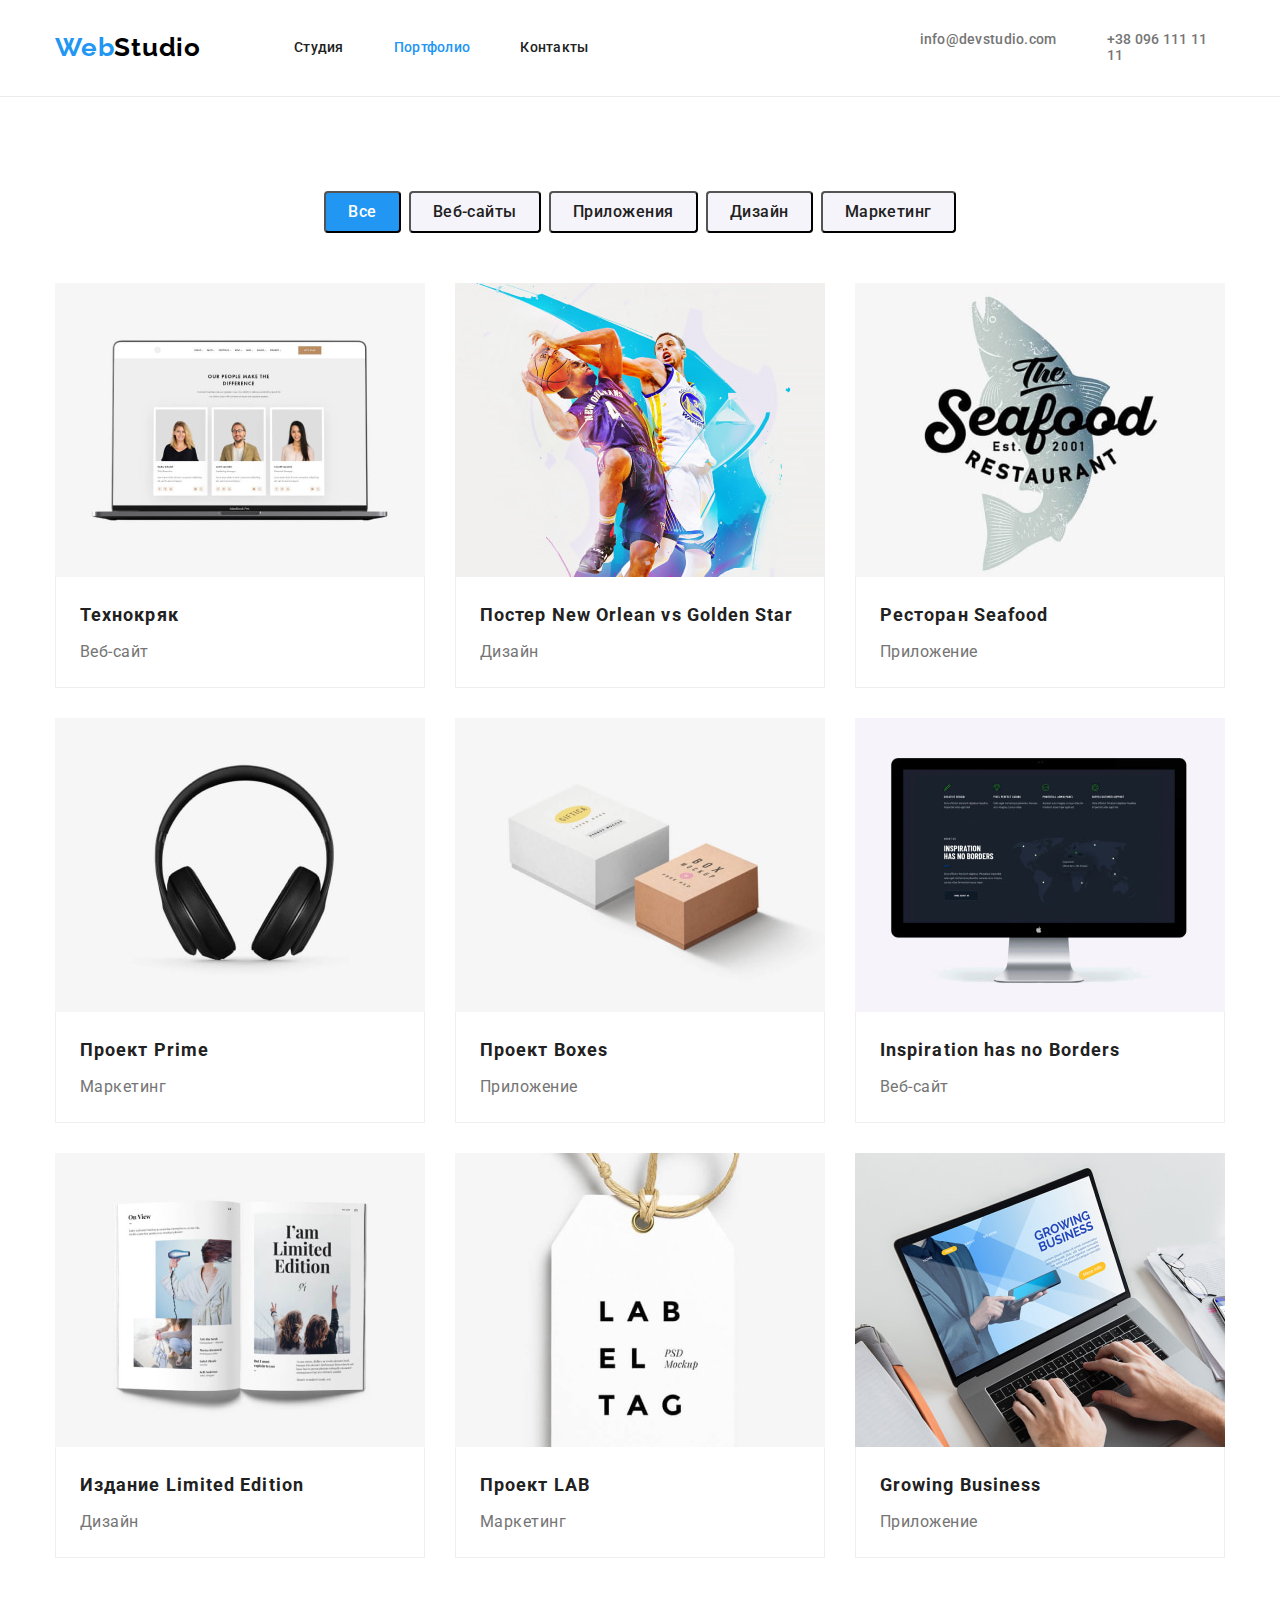
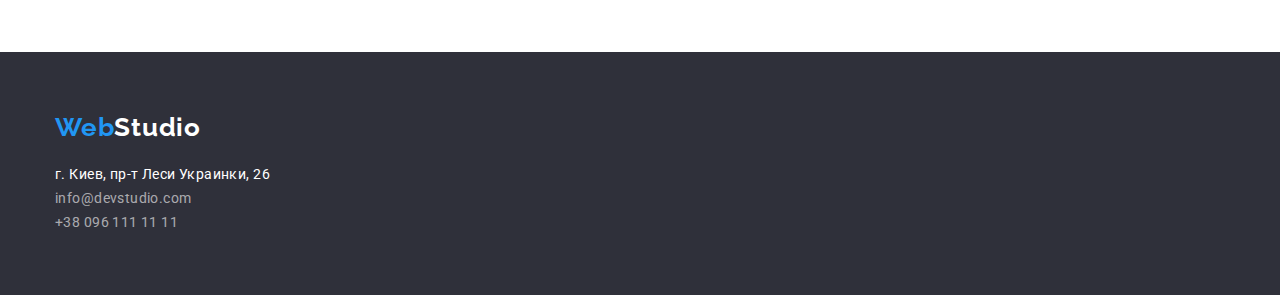
==== commit ca61cf53: "поправил current на порфолио" ====
--- a/portfolio.html
+++ b/portfolio.html
@@ -18,8 +18,8 @@
         <a class="logo-link" href="./index.html">Web<span class="header-logo">Studio</span></a>
         <nav class="nav">
           <ul class="list">
-            <li class="item"><a class="nav-links current" href="./index.html">Студия</a></li>
-            <li class="item"><a class="nav-links" href="./portfolio.html">Портфолио</a></li>
+            <li class="item"><a class="nav-links" href="./index.html">Студия</a></li>
+            <li class="item"><a class="nav-links current" href="./portfolio.html">Портфолио</a></li>
             <li class="item"><a class="nav-links" href="Контакты">Контакты</a></li>
           </ul>
         </nav>
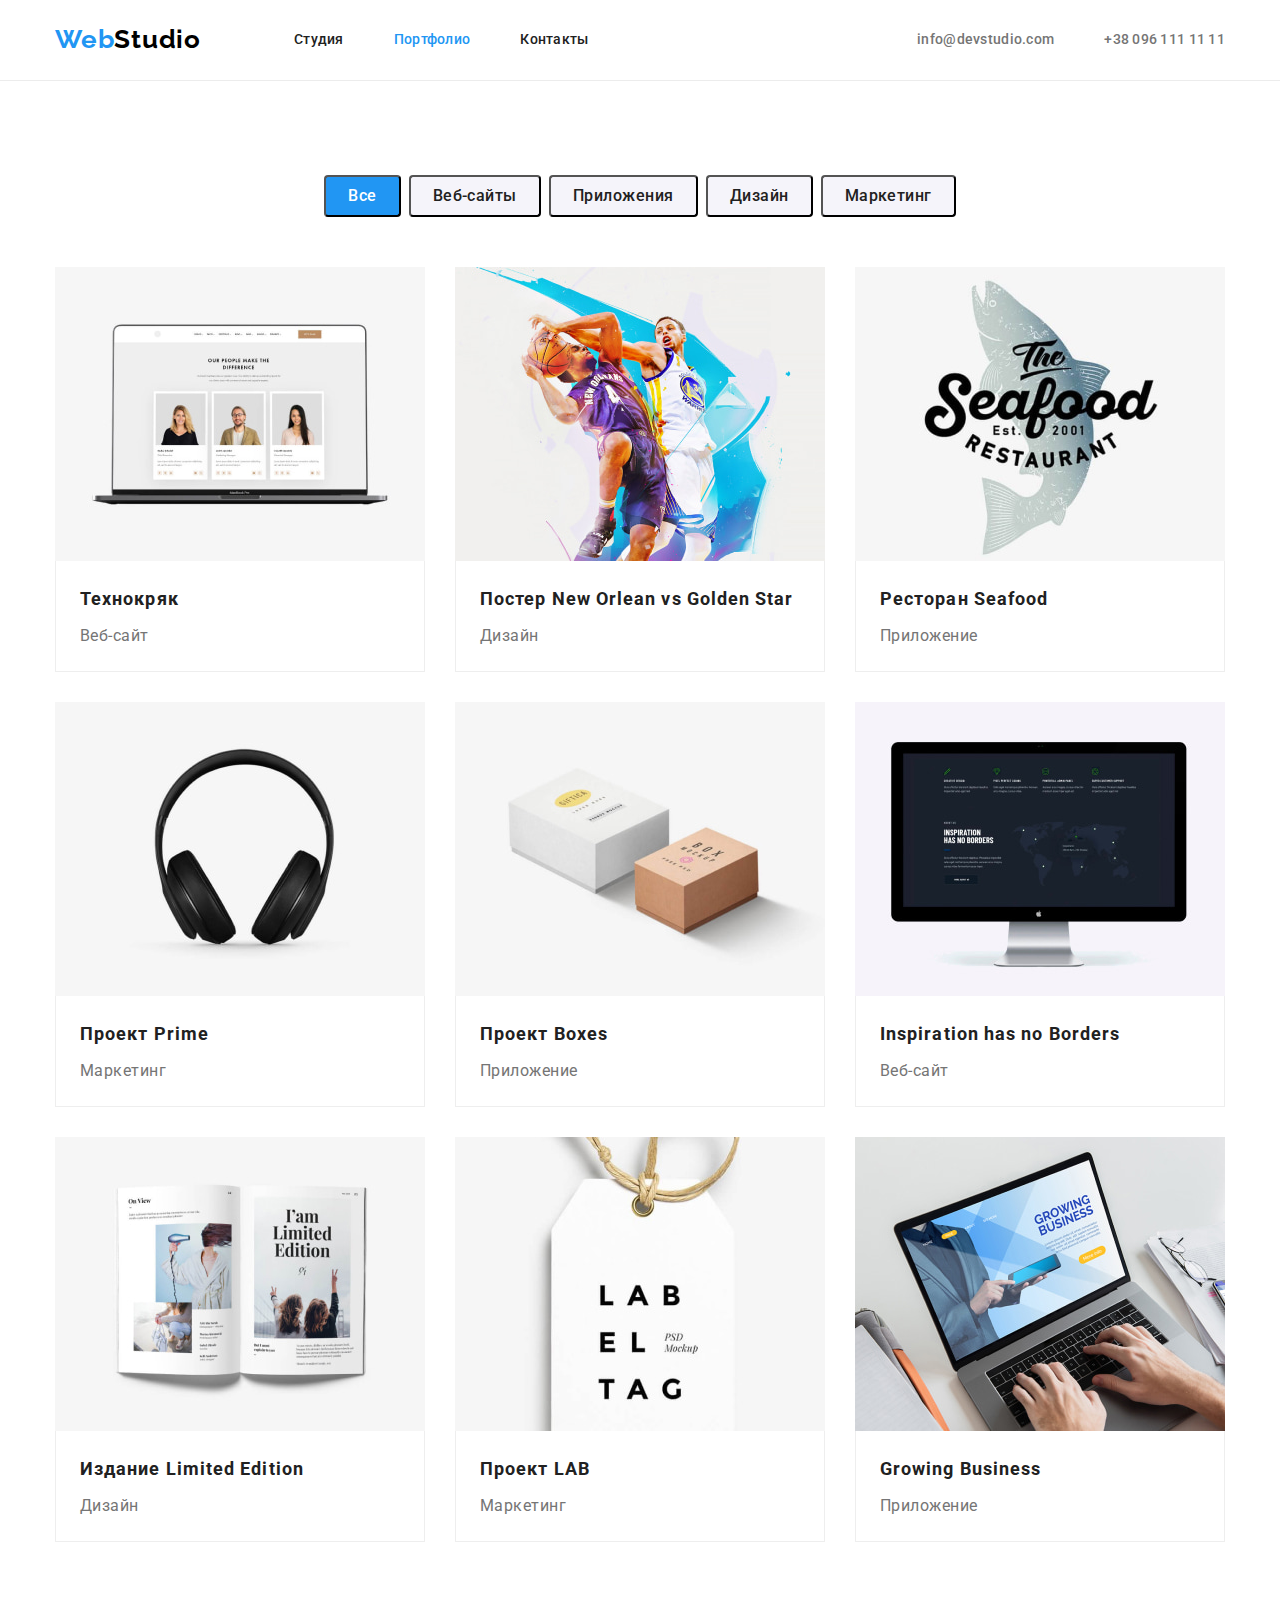
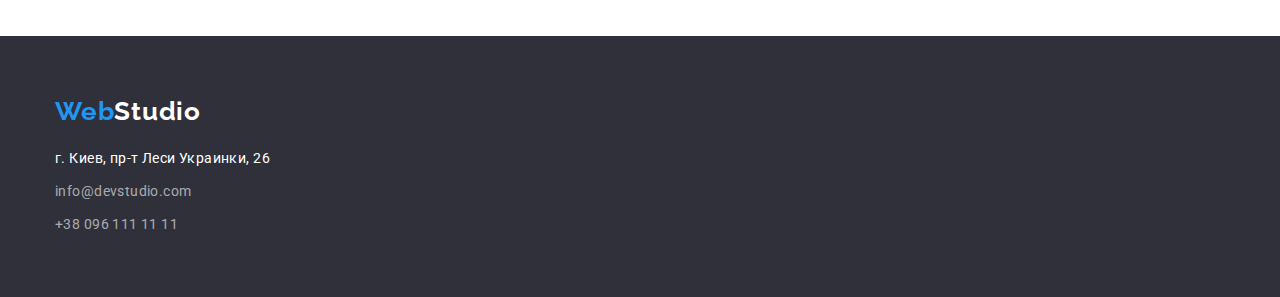
==== commit be5a6118: "исправил ошибки по домашке" ====
--- a/portfolio.html
+++ b/portfolio.html
@@ -36,7 +36,7 @@
     <main>
       <section class="work">
          <div class="container">
-         <h1 class="section-title" hidden>Портфолио</h1>
+         <h1 class="section-title visually-hidden" >Портфолио</h1>
          <ul class="list">
           <li class="button"><button class="active-btn current">Все</button></li>
           <li class="button"><button class="active-btn">Веб-сайты</button></li>
@@ -191,7 +191,7 @@
         <a class="logo-link" href="./index.html">Web<span class="footer-logo">Studio</span></a>
         <address class="adress">
           <p class="text">г. Киев, пр-т Леси Украинки, 26</p>
-          <a class="link" href="mailto:info@devstudio.com">info@devstudio.com</a><br />
+          <a class="link" href="mailto:info@devstudio.com">info@devstudio.com</a>
           <a class="link" href="tel:+380961111111">+38 096 111 11 11</a>
         </address>
       </div>
--- a/css/styles.css
+++ b/css/styles.css
@@ -36,7 +36,6 @@
     height: auto;
 }
 .container {
-    box-sizing: border-box;
     width: 1200px;
     margin-right: auto;
     margin-left: auto;
@@ -76,11 +75,12 @@
 
 .nav {
     margin-left: 93px;
-    margin-right: 331px;
+    margin-right: auto;
 }
 
 .header .list {
     display: flex;
+    
 }
  .header .list .item +.item {
     margin-left: 50px;
@@ -268,14 +268,14 @@
 
 /* футер */
 .footer {
-    padding: 60px 15px;
+    padding: 60px 0px;
     margin-left: auto;
     margin-right: auto;
     background-color: var(--footer-backgound-color);
 }
 
-.adress {
-    padding-top: 20px;
+.adress { 
+    margin-top: 20px;
     font-style: normal;
     font-size: 14px;
     line-height: 1.71;
@@ -285,7 +285,8 @@
     color: var(--accent-test-color);
 }
 .adress .link {
-    padding-top: 9px;
+    display: block;
+    margin-top: 9px;
     color: var(--adress-color);
     text-decoration: none; 
 }
@@ -300,8 +301,6 @@
      align-items: center;
      justify-content: center;
      flex-wrap: wrap;
-     padding: 0;
-     margin: 0;
      list-style: none;
      /* margin-left: calc(-1 * var(--card-set-gap));
      margin-top: calc(-1 * var(--card-set-gap));  */
@@ -309,7 +308,7 @@
   /* клопки порфолио */
 .work .button {
     margin-right: 8px;
-    padding-bottom: 50px;
+    margin-bottom: 50px;
 } 
 
 .work .button:last-child {
